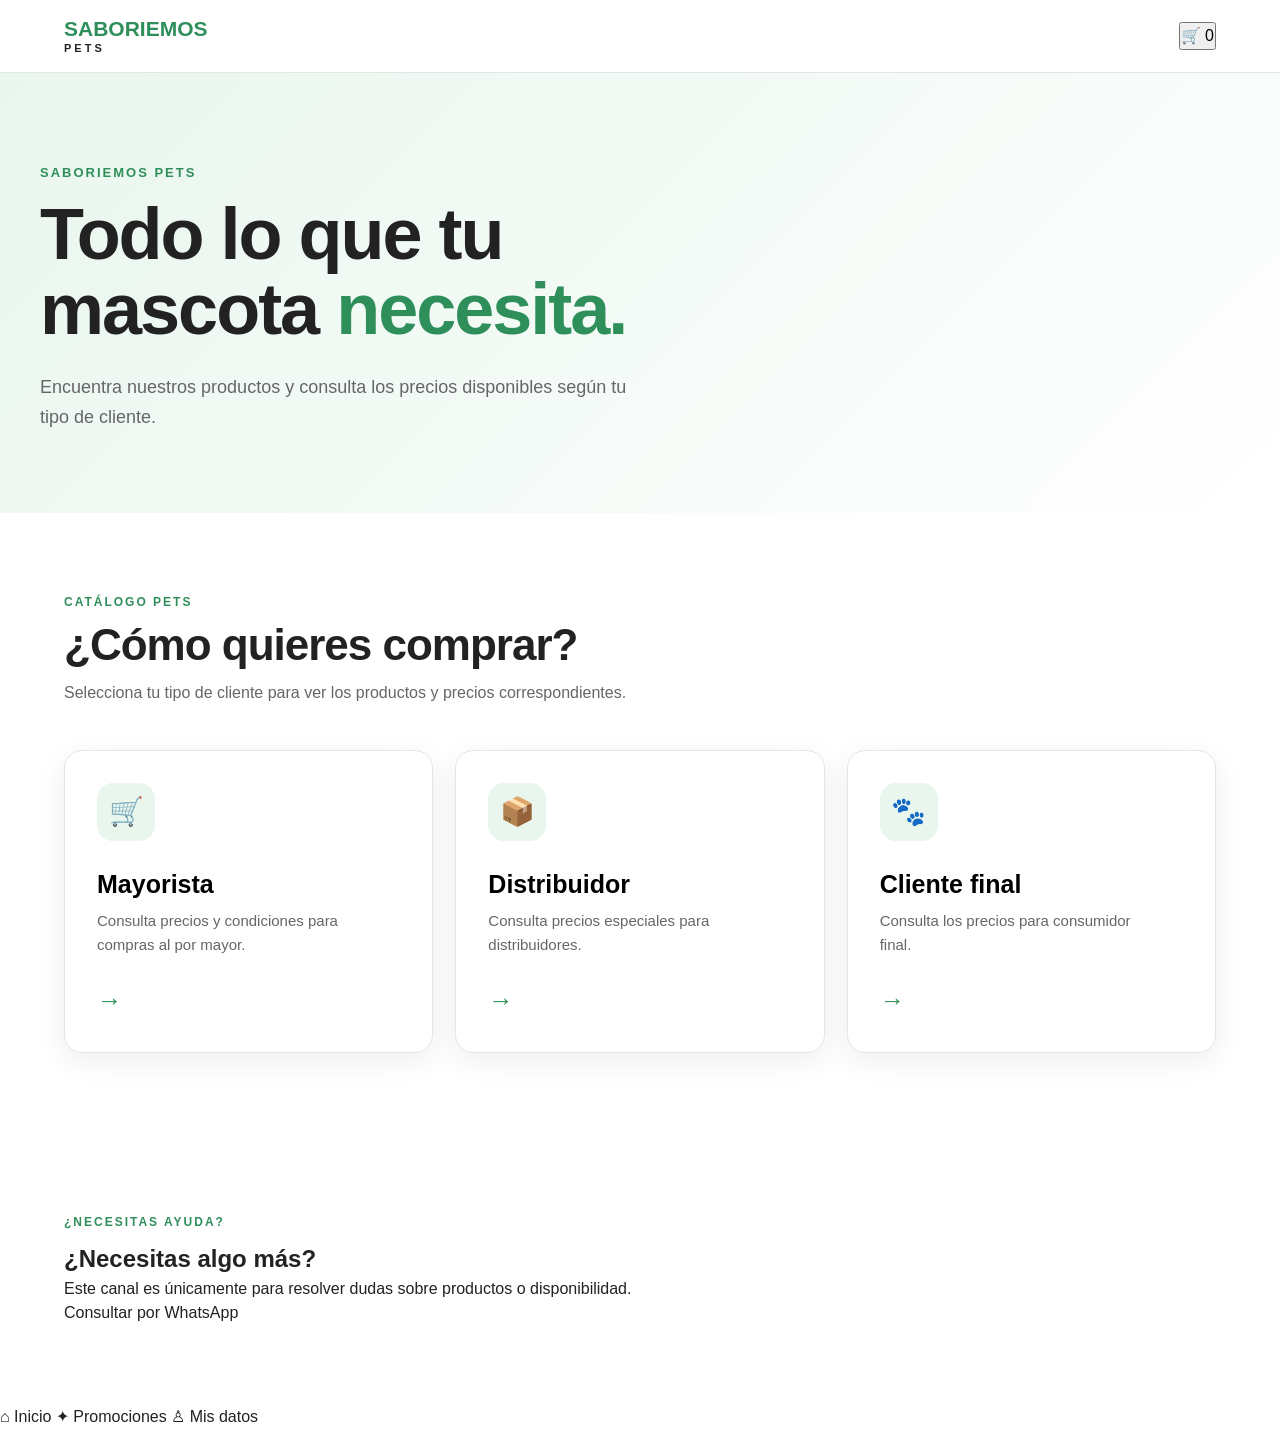
==== index.html @ d713b51c "Update index.html" ====
<!DOCTYPE html>
<html lang="es">
<head>
    <meta charset="UTF-8">
    <meta name="viewport" content="width=device-width, initial-scale=1.0">

    <title>Saboriemos Pets | Catálogo</title>

    <meta
        name="description"
        content="Catálogo de productos Saboriemos Pets."
    >

    <link rel="stylesheet" href="css/styles.css">
</head>

<body>

    <!-- =====================================================
         HEADER
    ====================================================== -->

    <header class="header">

        <div class="header-container">

            <!-- MENÚ HAMBURGUESA -->

            <button
                class="menu-button"
                type="button"
                aria-label="Abrir menú"
            >
                ☰
            </button>


            <!-- LOGO -->

            <a
                href="index.html"
                class="logo"
                aria-label="Saboriemos Pets - Inicio"
            >
                SABORIEMOS
                <span>PETS</span>
            </a>


            <!-- CARRITO -->

            <button
                class="cart-button"
                type="button"
                aria-label="Ver carrito"
            >

                <span class="cart-icon">
                    🛒
                </span>

                <span
                    class="cart-count"
                    id="cart-count"
                >
                    0
                </span>

            </button>

        </div>

    </header>


    <!-- =====================================================
         CONTENIDO PRINCIPAL
    ====================================================== -->

    <main>


        <!-- =================================================
             BANNER
        ================================================== -->

        <section class="hero">

            <div class="hero-content">

                <p class="hero-kicker">
                    SABORIEMOS PETS
                </p>

                <h1>
                    Todo lo que tu mascota
                    <span>necesita.</span>
                </h1>

                <p class="hero-description">
                    Encuentra nuestros productos y consulta
                    los precios disponibles según tu tipo de cliente.
                </p>

            </div>

        </section>


        <!-- =================================================
             TIPO DE CLIENTE
        ================================================== -->

        <section class="customer-type-section">

            <div class="section-container">

                <div class="section-heading">

                    <p class="section-kicker">
                        CATÁLOGO PETS
                    </p>

                    <h2>
                        ¿Cómo quieres comprar?
                    </h2>

                    <p>
                        Selecciona tu tipo de cliente para ver
                        los productos y precios correspondientes.
                    </p>

                </div>


                <div class="customer-cards">


                    <!-- MAYORISTA -->

                    <button
                        class="customer-card"
                        type="button"
                        data-customer-type="mayorista"
                    >

                        <div class="customer-icon">
                            🛒
                        </div>

                        <div class="customer-card-content">

                            <h3>
                                Mayorista
                            </h3>

                            <p>
                                Consulta precios y condiciones
                                para compras al por mayor.
                            </p>

                        </div>

                        <span class="customer-arrow">
                            →
                        </span>

                    </button>


                    <!-- DISTRIBUIDOR -->

                    <button
                        class="customer-card"
                        type="button"
                        data-customer-type="distribuidor"
                    >

                        <div class="customer-icon">
                            📦
                        </div>

                        <div class="customer-card-content">

                            <h3>
                                Distribuidor
                            </h3>

                            <p>
                                Consulta precios especiales
                                para distribuidores.
                            </p>

                        </div>

                        <span class="customer-arrow">
                            →
                        </span>

                    </button>


                    <!-- CLIENTE FINAL -->

                    <button
                        class="customer-card"
                        type="button"
                        data-customer-type="cliente_final"
                    >

                        <div class="customer-icon">
                            🐾
                        </div>

                        <div class="customer-card-content">

                            <h3>
                                Cliente final
                            </h3>

                            <p>
                                Consulta los precios para
                                consumidor final.
                            </p>

                        </div>

                        <span class="customer-arrow">
                            →
                        </span>

                    </button>

                </div>

            </div>

        </section>


        <!-- =================================================
             AYUDA / WHATSAPP
        ================================================== -->

        <section class="help-section">

            <div class="section-container">

                <div class="help-card">

                    <div class="help-content">

                        <p class="section-kicker">
                            ¿NECESITAS AYUDA?
                        </p>

                        <h2>
                            ¿Necesitas algo más?
                        </h2>

                        <p>
                            Este canal es únicamente para resolver
                            dudas sobre productos o disponibilidad.
                        </p>

                    </div>


                    <a
                        href="https://wa.me/573239445016"
                        class="whatsapp-button"
                        target="_blank"
                        rel="noopener noreferrer"
                    >
                        Consultar por WhatsApp
                    </a>

                </div>

            </div>

        </section>

    </main>


    <!-- =====================================================
         MENÚ INFERIOR
    ====================================================== -->

    <nav
        class="bottom-nav"
        aria-label="Navegación principal"
    >

        <a
            href="index.html"
            class="bottom-nav-item active"
        >

            <span class="bottom-nav-icon">
                ⌂
            </span>

            <span>
                Inicio
            </span>

        </a>


        <a
            href="#"
            class="bottom-nav-item"
        >

            <span class="bottom-nav-icon">
                ✦
            </span>

            <span>
                Promociones
            </span>

        </a>


        <a
            href="#"
            class="bottom-nav-item"
        >

            <span class="bottom-nav-icon">
                ♙
            </span>

            <span>
                Mis datos
            </span>

        </a>

    </nav>


    <!-- =====================================================
         JAVASCRIPT
    ====================================================== -->

    <script src="js/app.js"></script>

</body>
</html>
---- css/styles.css ----
/* =========================================================
   SABORIEMOS PETS
   Catálogo de productos
   ========================================================= */


/* =========================================================
   VARIABLES
   ========================================================= */

:root {
    --primary: #2f8f5b;
    --primary-dark: #237347;
    --primary-light: #e9f6ee;

    --secondary: #f4a261;

    --text: #222222;
    --text-light: #666666;

    --background: #ffffff;
    --background-soft: #f7f8f6;

    --border: #e5e5e5;

    --max-width: 1200px;

    --radius: 18px;
    --radius-small: 12px;

    --shadow:
        0 8px 30px rgba(0, 0, 0, 0.07);

    --transition:
        0.25s ease;
}


/* =========================================================
   RESET
   ========================================================= */

* {
    margin: 0;
    padding: 0;
    box-sizing: border-box;
}


html {
    scroll-behavior: smooth;
}


body {
    font-family:
        -apple-system,
        BlinkMacSystemFont,
        "Segoe UI",
        Roboto,
        Helvetica,
        Arial,
        sans-serif;

    color: var(--text);

    background: var(--background);

    line-height: 1.5;
}


button,
input,
select,
textarea {
    font: inherit;
}


button {
    cursor: pointer;
}


a {
    color: inherit;
    text-decoration: none;
}


/* =========================================================
   HEADER
   ========================================================= */

.header {
    width: 100%;

    background: #ffffff;

    border-bottom:
        1px solid var(--border);

    position: sticky;

    top: 0;

    z-index: 100;
}


.header-container {
    max-width: var(--max-width);

    margin: 0 auto;

    padding:
        18px 24px;

    display: flex;

    align-items: center;

    justify-content: space-between;

    gap: 30px;
}


/* LOGO */

.logo {
    display: flex;

    flex-direction: column;

    font-size: 21px;

    font-weight: 800;

    line-height: 1;

    color: var(--primary);
}


.logo span {
    margin-top: 4px;

    font-size: 11px;

    letter-spacing: 3px;

    color: var(--text);
}


/* NAV */

.main-nav {
    display: flex;

    align-items: center;

    gap: 30px;
}


.nav-link {
    font-size: 14px;

    font-weight: 600;

    color: var(--text-light);

    transition:
        color var(--transition);
}


.nav-link:hover,
.nav-link.active {
    color: var(--primary);
}


/* MOBILE MENU */

.menu-button {
    display: none;

    border: none;

    background: transparent;

    font-size: 24px;
}


/* =========================================================
   HERO
   ========================================================= */

.hero {
    background:
        linear-gradient(
            135deg,
            var(--primary-light),
            #ffffff
        );

    padding:
        90px 24px 80px;
}


.hero-content {
    max-width: var(--max-width);

    margin: 0 auto;
}


.hero-kicker {
    margin-bottom: 14px;

    color: var(--primary);

    font-size: 13px;

    font-weight: 800;

    letter-spacing: 2px;
}


.hero h1 {
    max-width: 750px;

    font-size:
        clamp(42px, 6vw, 72px);

    line-height: 1.05;

    letter-spacing: -2px;

    margin-bottom: 24px;
}


.hero h1 span {
    color: var(--primary);
}


.hero-description {
    max-width: 620px;

    color: var(--text-light);

    font-size: 18px;

    line-height: 1.7;
}


/* =========================================================
   SECTIONS
   ========================================================= */

.section-container {
    max-width: var(--max-width);

    margin: 0 auto;

    padding:
        80px 24px;
}


.section-heading {
    max-width: 700px;

    margin-bottom: 45px;
}


.section-kicker {
    margin-bottom: 10px;

    color: var(--primary);

    font-size: 12px;

    font-weight: 800;

    letter-spacing: 2px;
}


.section-heading h2 {
    margin-bottom: 12px;

    font-size:
        clamp(30px, 4vw, 44px);

    line-height: 1.1;

    letter-spacing: -1px;
}


.section-heading p:last-child {
    color: var(--text-light);

    font-size: 16px;
}


/* =========================================================
   TIPO DE CLIENTE
   ========================================================= */

.customer-type-section {
    background: #ffffff;
}


.customer-cards {
    display: grid;

    grid-template-columns:
        repeat(3, 1fr);

    gap: 22px;
}


/* CUSTOMER CARD */

.customer-card {
    position: relative;

    display: flex;

    flex-direction: column;

    align-items: flex-start;

    text-align: left;

    min-height: 300px;

    padding: 32px;

    background: #ffffff;

    border:
        1px solid var(--border);

    border-radius: var(--radius);

    box-shadow: var(--shadow);

    transition:
        transform var(--transition),
        box-shadow var(--transition),
        border-color var(--transition);
}


.customer-card:hover {
    transform:
        translateY(-6px);

    border-color:
        var(--primary);

    box-shadow:
        0 16px 40px rgba(0, 0, 0, 0.10);
}


.customer-card:focus-visible {
    outline:
        3px solid var(--primary);

    outline-offset: 3px;
}


/* ICON */

.customer-icon {
    width: 58px;

    height: 58px;

    display: flex;

    align-items: center;

    justify-content: center;

    margin-bottom: 28px;

    background:
        var(--primary-light);

    border-radius:
        16px;

    font-size: 28px;
}


/* CONTENT */

.customer-card-content {
    flex: 1;
}


.customer-card h3 {
    margin-bottom: 10px;

    font-size: 25px;

    line-height: 1.2;
}


.customer-card p {
    max-width: 280px;

    color: var(--text-light);

    font-size: 15px;

    line-height: 1.6;
}


/* ARROW */

.customer-arrow {
    margin-top: 25px;

    color: var(--primary);

    font-size: 25px;

    font-weight: 600;

    transition:
        transform var(--transition);
}


.customer-card:hover .customer-arrow {
    transform:
        translateX(7px);
}


/* =========================================================
   PRODUCTOS
   ========================================================= */

.featured-products {
    background:
        var(--background-soft);
}


.products-grid {
    display: grid;

    grid-template-columns:
        repeat(4, 1fr);

    gap: 20px;
}


/* =========================================================
   PRODUCT CARD
   ========================================================= */

.product-card {
    background: #ffffff;

    border:
        1px solid var(--border);

    border-radius:
        var(--radius-small);

    overflow: hidden;

    transition:
        transform var(--transition),
        box-shadow var(--transition);
}


.product-card:hover {
    transform:
        translateY(-4px);

    box-shadow:
        var(--shadow);
}


.product-image {
    width: 100%;

    aspect-ratio: 1 / 1;

    object-fit: contain;

    background: #ffffff;

    padding: 20px;
}


.product-info {
    padding: 20px;
}


.product-brand {
    margin-bottom: 5px;

    color: var(--text-light);

    font-size: 12px;

    font-weight: 700;

    text-transform: uppercase;
}


.product-name {
    margin-bottom: 12px;

    font-size: 16px;

    font-weight: 700;
}


.product-price {
    color: var(--primary);

    font-size: 20px;

    font-weight: 800;
}


/* =========================================================
   FOOTER
   ========================================================= */

.footer {
    background:
        #202522;

    color:
        #ffffff;
}


.footer-container {
    max-width: var(--max-width);

    margin: 0 auto;

    padding:
        45px 24px;

    display: flex;

    align-items: center;

    justify-content: space-between;

    gap: 30px;
}


.footer-brand strong {
    display: block;

    margin-bottom: 6px;

    font-size: 16px;
}


.footer-brand p {
    color:
        rgba(255, 255, 255, 0.65);

    font-size: 13px;
}


.footer-copy {
    color:
        rgba(255, 255, 255, 0.55);

    font-size: 12px;

    text-align: right;
}


/* =========================================================
   RESPONSIVE — TABLET
   ========================================================= */

@media (max-width: 900px) {

    .customer-cards {
        grid-template-columns:
            1fr;
    }


    .customer-card {
        min-height: auto;

        flex-direction: row;

        align-items: center;

        gap: 22px;
    }


    .customer-icon {
        flex-shrink: 0;

        margin-bottom: 0;
    }


    .customer-arrow {
        margin-top: 0;

        margin-left: auto;
    }


    .products-grid {
        grid-template-columns:
            repeat(2, 1fr);
    }

}


/* =========================================================
   RESPONSIVE — MOBILE
   ========================================================= */

@media (max-width: 600px) {

    .header-container {
        padding:
            15px 18px;
    }


    .main-nav {
        display: none;
    }


    .menu-button {
        display: block;
    }


    .hero {
        padding:
            65px 20px 60px;
    }


    .hero h1 {
        font-size: 42px;

        letter-spacing: -1.5px;
    }


    .hero-description {
        font-size: 16px;
    }


    .section-container {
        padding:
            60px 20px;
    }


    .section-heading {
        margin-bottom: 30px;
    }


    .customer-card {
        padding: 24px;

        gap: 15px;
    }


    .customer-icon {
        width: 48px;

        height: 48px;

        font-size: 22px;
    }


    .customer-card h3 {
        font-size: 20px;
    }


    .customer-card p {
        font-size: 14px;
    }


    .customer-arrow {
        font-size: 20px;
    }


    .products-grid {
        grid-template-columns:
            1fr;
    }


    .footer-container {
        flex-direction: column;

        align-items: flex-start;
    }


    .footer-copy {
        text-align: left;
    }

}
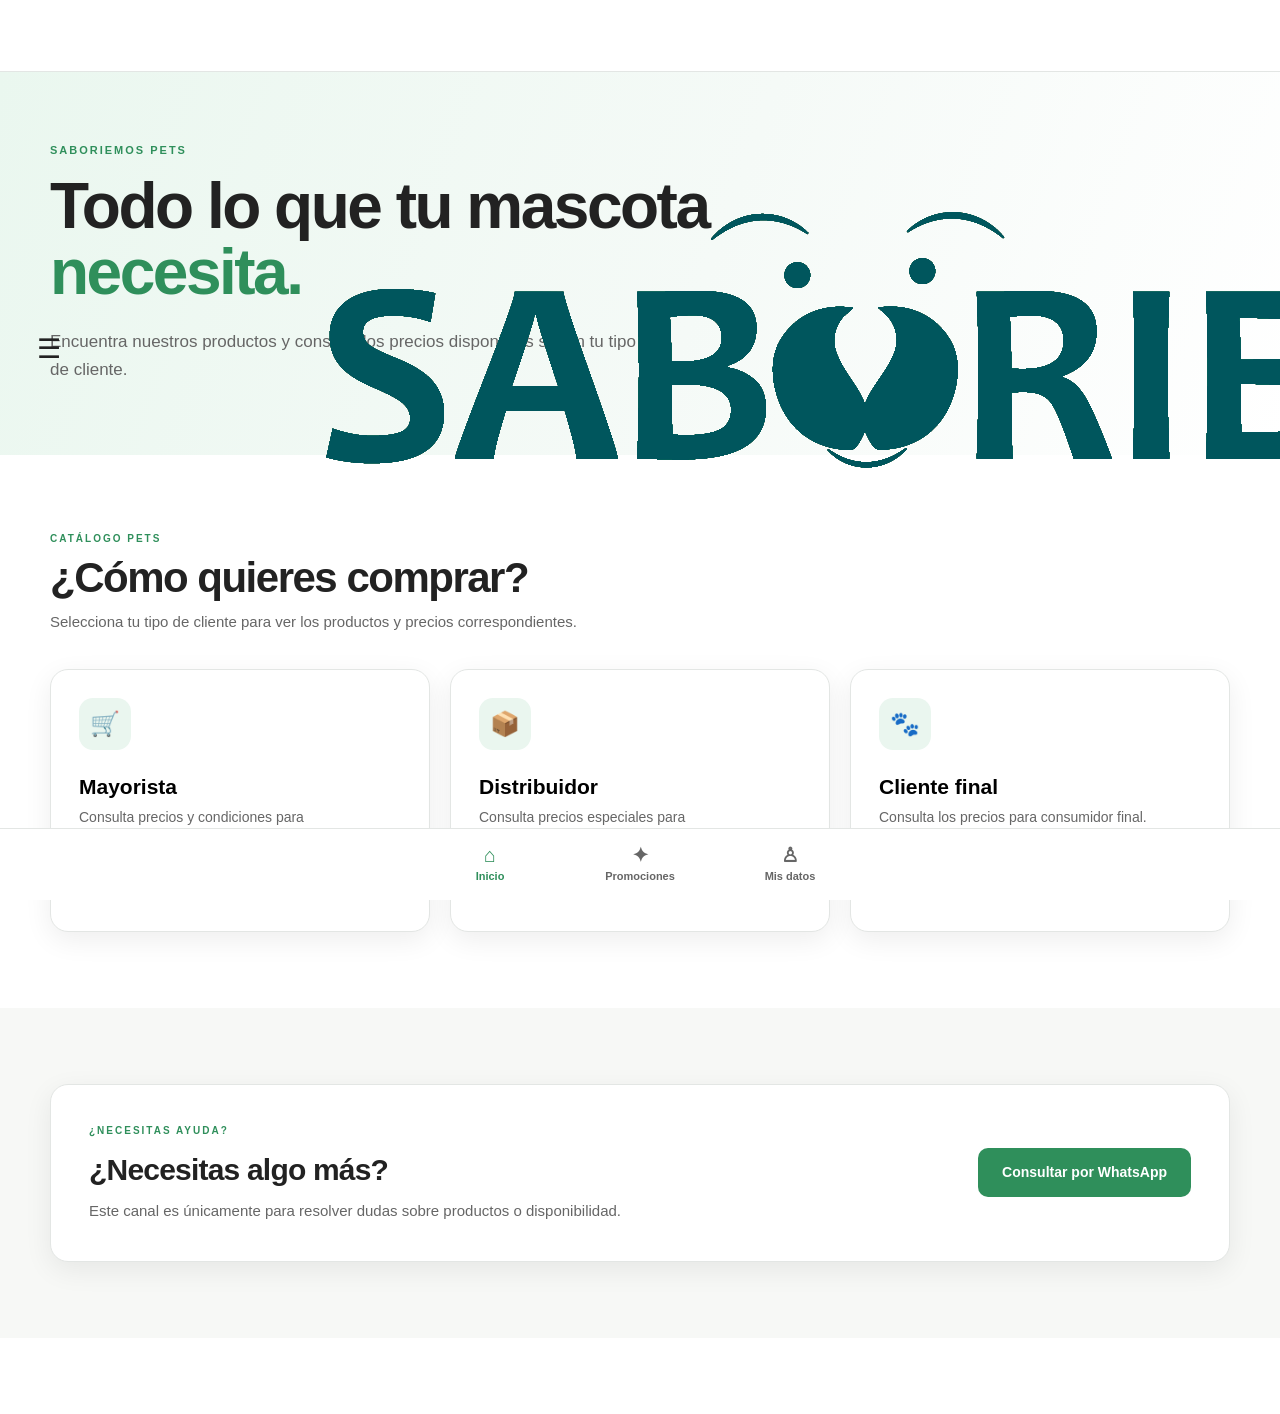
==== commit f2a2a839: "Update index.html" ====
--- a/index.html
+++ b/index.html
@@ -38,13 +38,15 @@
             <!-- LOGO -->
 
             <a
-                href="index.html"
-                class="logo"
-                aria-label="Saboriemos Pets - Inicio"
-            >
-                SABORIEMOS
-                <span>PETS</span>
-            </a>
+    href="index.html"
+    class="logo"
+    aria-label="Saboriemos Pets - Inicio"
+>
+    <img
+        src="assets/logo/Logo_Saboriemos_Pets-06%20(4).png"
+        alt="Saboriemos Pets"
+    >
+</a>
 
 
             <!-- CARRITO -->
--- a/css/styles.css
+++ b/css/styles.css
@@ -1,38 +1,24 @@
 /* =========================================================
-   SABORIEMOS PETS
-   Catálogo de productos
-   ========================================================= */
-
-
-/* =========================================================
-   VARIABLES
+   SABORIEMOS PETS — ESTILOS PRINCIPALES
    ========================================================= */
 
 :root {
-    --primary: #2f8f5b;
-    --primary-dark: #237347;
-    --primary-light: #e9f6ee;
-
-    --secondary: #f4a261;
+    --green: #2f8f5b;
+    --green-dark: #237347;
+    --green-light: #eaf6ef;
 
     --text: #222222;
-    --text-light: #666666;
-
-    --background: #ffffff;
-    --background-soft: #f7f8f6;
-
-    --border: #e5e5e5;
-
-    --max-width: 1200px;
+    --text-soft: #666666;
+
+    --white: #ffffff;
+    --soft: #f7f8f6;
+    --border: #e3e6e4;
+
+    --max-width: 1180px;
 
     --radius: 18px;
-    --radius-small: 12px;
-
-    --shadow:
-        0 8px 30px rgba(0, 0, 0, 0.07);
-
-    --transition:
-        0.25s ease;
+
+    --shadow: 0 8px 28px rgba(0, 0, 0, 0.07);
 }
 
 
@@ -46,11 +32,9 @@
     box-sizing: border-box;
 }
 
-
 html {
     scroll-behavior: smooth;
 }
-
 
 body {
     font-family:
@@ -63,25 +47,21 @@
         sans-serif;
 
     color: var(--text);
-
-    background: var(--background);
-
+    background: var(--white);
     line-height: 1.5;
-}
-
+
+    padding-bottom: 76px;
+}
 
 button,
-input,
-select,
-textarea {
+a {
     font: inherit;
 }
 
-
 button {
+    border: none;
     cursor: pointer;
 }
-
 
 a {
     color: inherit;
@@ -94,226 +74,266 @@
    ========================================================= */
 
 .header {
+    height: 72px;
+
+    background: var(--white);
+
+    border-bottom: 1px solid var(--border);
+
+    position: sticky;
+    top: 0;
+
+    z-index: 100;
+}
+
+.header-container {
     width: 100%;
-
-    background: #ffffff;
-
-    border-bottom:
-        1px solid var(--border);
-
-    position: sticky;
-
-    top: 0;
-
-    z-index: 100;
-}
-
-
-.header-container {
-    max-width: var(--max-width);
-
-    margin: 0 auto;
-
-    padding:
-        18px 24px;
-
-    display: flex;
-
-    align-items: center;
-
-    justify-content: space-between;
-
-    gap: 30px;
-}
-
-
-/* LOGO */
+    height: 100%;
+
+    padding: 0 28px;
+
+    display: grid;
+    grid-template-columns: 1fr auto 1fr;
+
+    align-items: center;
+}
+
+
+/* =========================================================
+   MENÚ HAMBURGUESA
+   ========================================================= */
+
+.menu-button {
+    justify-self: start;
+
+    width: 42px;
+    height: 42px;
+
+    display: flex;
+    align-items: center;
+    justify-content: center;
+
+    background: transparent;
+
+    color: var(--text);
+
+    font-size: 27px;
+    line-height: 1;
+
+    border-radius: 10px;
+
+    transition: background 0.2s ease;
+}
+
+.menu-button:hover {
+    background: var(--green-light);
+}
+
+
+/* =========================================================
+   LOGO
+   ========================================================= */
 
 .logo {
-    display: flex;
-
+    justify-self: center;
+
+    display: flex;
     flex-direction: column;
 
-    font-size: 21px;
-
+    align-items: center;
+
+    color: var(--green);
+
+    font-size: 17px;
     font-weight: 800;
 
     line-height: 1;
 
-    color: var(--primary);
-}
-
+    letter-spacing: 0.2px;
+}
 
 .logo span {
-    margin-top: 4px;
-
-    font-size: 11px;
+    margin-top: 3px;
+
+    color: var(--text);
+
+    font-size: 8px;
+    font-weight: 700;
 
     letter-spacing: 3px;
-
-    color: var(--text);
-}
-
-
-/* NAV */
-
-.main-nav {
-    display: flex;
-
-    align-items: center;
-
-    gap: 30px;
-}
-
-
-.nav-link {
-    font-size: 14px;
-
-    font-weight: 600;
-
-    color: var(--text-light);
-
-    transition:
-        color var(--transition);
-}
-
-
-.nav-link:hover,
-.nav-link.active {
-    color: var(--primary);
-}
-
-
-/* MOBILE MENU */
-
-.menu-button {
-    display: none;
-
-    border: none;
+}
+
+
+/* =========================================================
+   CARRITO
+   ========================================================= */
+
+.cart-button {
+    justify-self: end;
+
+    position: relative;
+
+    width: 42px;
+    height: 42px;
+
+    display: flex;
+    align-items: center;
+    justify-content: center;
 
     background: transparent;
 
-    font-size: 24px;
-}
-
-
-/* =========================================================
-   HERO
+    border-radius: 10px;
+
+    transition: background 0.2s ease;
+}
+
+.cart-button:hover {
+    background: var(--green-light);
+}
+
+.cart-icon {
+    font-size: 23px;
+}
+
+.cart-count {
+    position: absolute;
+
+    top: 2px;
+    right: 1px;
+
+    min-width: 17px;
+    height: 17px;
+
+    display: flex;
+    align-items: center;
+    justify-content: center;
+
+    padding: 0 4px;
+
+    background: var(--green);
+
+    color: white;
+
+    border-radius: 50%;
+
+    font-size: 10px;
+    font-weight: 700;
+}
+
+
+/* =========================================================
+   HERO / BANNER
    ========================================================= */
 
 .hero {
     background:
         linear-gradient(
-            135deg,
-            var(--primary-light),
-            #ffffff
+            110deg,
+            #eaf7ef 0%,
+            #f5faf7 55%,
+            #ffffff 100%
         );
 
-    padding:
-        90px 24px 80px;
-}
-
+    min-height: 360px;
+
+    display: flex;
+    align-items: center;
+}
 
 .hero-content {
-    max-width: var(--max-width);
+    width: min(
+        calc(100% - 48px),
+        var(--max-width)
+    );
 
     margin: 0 auto;
-}
-
+
+    padding: 70px 0;
+}
 
 .hero-kicker {
     margin-bottom: 14px;
 
-    color: var(--primary);
-
-    font-size: 13px;
-
+    color: var(--green);
+
+    font-size: 11px;
     font-weight: 800;
 
     letter-spacing: 2px;
 }
 
-
 .hero h1 {
-    max-width: 750px;
+    max-width: 700px;
+
+    margin-bottom: 22px;
 
     font-size:
-        clamp(42px, 6vw, 72px);
-
-    line-height: 1.05;
-
-    letter-spacing: -2px;
-
-    margin-bottom: 24px;
-}
-
+        clamp(42px, 5vw, 68px);
+
+    line-height: 1.04;
+
+    letter-spacing: -2.5px;
+}
 
 .hero h1 span {
-    color: var(--primary);
-}
-
+    color: var(--green);
+}
 
 .hero-description {
-    max-width: 620px;
-
-    color: var(--text-light);
-
-    font-size: 18px;
-
+    max-width: 600px;
+
+    color: var(--text-soft);
+
+    font-size: 17px;
     line-height: 1.7;
 }
 
 
 /* =========================================================
-   SECTIONS
+   CONTENEDORES
    ========================================================= */
 
 .section-container {
-    max-width: var(--max-width);
+    width: min(
+        calc(100% - 48px),
+        var(--max-width)
+    );
 
     margin: 0 auto;
 
-    padding:
-        80px 24px;
-}
-
+    padding: 76px 0;
+}
 
 .section-heading {
-    max-width: 700px;
-
-    margin-bottom: 45px;
-}
-
+    margin-bottom: 36px;
+}
 
 .section-kicker {
-    margin-bottom: 10px;
-
-    color: var(--primary);
-
-    font-size: 12px;
-
+    margin-bottom: 9px;
+
+    color: var(--green);
+
+    font-size: 10px;
     font-weight: 800;
 
     letter-spacing: 2px;
 }
 
-
 .section-heading h2 {
-    margin-bottom: 12px;
+    margin-bottom: 9px;
 
     font-size:
-        clamp(30px, 4vw, 44px);
+        clamp(30px, 4vw, 42px);
 
     line-height: 1.1;
 
-    letter-spacing: -1px;
-}
-
-
-.section-heading p:last-child {
-    color: var(--text-light);
-
-    font-size: 16px;
+    letter-spacing: -1.5px;
+}
+
+.section-heading > p:last-child {
+    color: var(--text-soft);
+
+    font-size: 15px;
 }
 
 
@@ -322,9 +342,8 @@
    ========================================================= */
 
 .customer-type-section {
-    background: #ffffff;
-}
-
+    background: var(--white);
+}
 
 .customer-cards {
     display: grid;
@@ -332,291 +351,215 @@
     grid-template-columns:
         repeat(3, 1fr);
 
-    gap: 22px;
-}
-
-
-/* CUSTOMER CARD */
+    gap: 20px;
+}
 
 .customer-card {
-    position: relative;
-
-    display: flex;
-
+    min-height: 245px;
+
+    padding: 28px;
+
+    display: flex;
     flex-direction: column;
-
     align-items: flex-start;
 
     text-align: left;
 
-    min-height: 300px;
-
-    padding: 32px;
-
-    background: #ffffff;
-
-    border:
-        1px solid var(--border);
+    background: var(--white);
+
+    border: 1px solid var(--border);
 
     border-radius: var(--radius);
 
     box-shadow: var(--shadow);
 
     transition:
-        transform var(--transition),
-        box-shadow var(--transition),
-        border-color var(--transition);
-}
-
+        transform 0.2s ease,
+        box-shadow 0.2s ease,
+        border-color 0.2s ease;
+}
 
 .customer-card:hover {
-    transform:
-        translateY(-6px);
-
-    border-color:
-        var(--primary);
+    transform: translateY(-5px);
+
+    border-color: var(--green);
 
     box-shadow:
-        0 16px 40px rgba(0, 0, 0, 0.10);
-}
-
-
-.customer-card:focus-visible {
-    outline:
-        3px solid var(--primary);
-
-    outline-offset: 3px;
-}
-
-
-/* ICON */
+        0 14px 34px rgba(0, 0, 0, 0.10);
+}
 
 .customer-icon {
-    width: 58px;
-
-    height: 58px;
-
-    display: flex;
-
-    align-items: center;
-
+    width: 52px;
+    height: 52px;
+
+    margin-bottom: 24px;
+
+    display: flex;
+    align-items: center;
     justify-content: center;
 
-    margin-bottom: 28px;
-
-    background:
-        var(--primary-light);
-
-    border-radius:
-        16px;
-
-    font-size: 28px;
-}
-
-
-/* CONTENT */
+    background: var(--green-light);
+
+    border-radius: 14px;
+
+    font-size: 24px;
+}
 
 .customer-card-content {
     flex: 1;
 }
 
-
 .customer-card h3 {
-    margin-bottom: 10px;
-
-    font-size: 25px;
+    margin-bottom: 8px;
+
+    font-size: 21px;
 
     line-height: 1.2;
 }
 
-
 .customer-card p {
-    max-width: 280px;
-
-    color: var(--text-light);
+    max-width: 270px;
+
+    color: var(--text-soft);
+
+    font-size: 14px;
+    line-height: 1.55;
+}
+
+.customer-arrow {
+    margin-top: 18px;
+
+    color: var(--green);
+
+    font-size: 23px;
+    font-weight: 600;
+
+    transition:
+        transform 0.2s ease;
+}
+
+.customer-card:hover .customer-arrow {
+    transform: translateX(6px);
+}
+
+
+/* =========================================================
+   AYUDA / WHATSAPP
+   ========================================================= */
+
+.help-section {
+    background: var(--soft);
+}
+
+.help-card {
+    padding: 38px;
+
+    display: flex;
+    align-items: center;
+    justify-content: space-between;
+
+    gap: 40px;
+
+    background: var(--white);
+
+    border: 1px solid var(--border);
+
+    border-radius: var(--radius);
+
+    box-shadow: var(--shadow);
+}
+
+.help-content h2 {
+    margin-bottom: 8px;
+
+    font-size: 30px;
+
+    letter-spacing: -0.8px;
+}
+
+.help-content > p:last-child {
+    color: var(--text-soft);
 
     font-size: 15px;
-
-    line-height: 1.6;
-}
-
-
-/* ARROW */
-
-.customer-arrow {
-    margin-top: 25px;
-
-    color: var(--primary);
-
-    font-size: 25px;
-
+}
+
+.whatsapp-button {
+    flex-shrink: 0;
+
+    padding: 14px 24px;
+
+    background: var(--green);
+
+    color: var(--white);
+
+    border-radius: 10px;
+
+    font-size: 14px;
+    font-weight: 700;
+
+    transition:
+        background 0.2s ease,
+        transform 0.2s ease;
+}
+
+.whatsapp-button:hover {
+    background: var(--green-dark);
+
+    transform: translateY(-2px);
+}
+
+
+/* =========================================================
+   MENÚ INFERIOR
+   ========================================================= */
+
+.bottom-nav {
+    position: fixed;
+
+    left: 0;
+    right: 0;
+    bottom: 0;
+
+    height: 72px;
+
+    display: flex;
+    align-items: stretch;
+    justify-content: center;
+
+    background: var(--white);
+
+    border-top: 1px solid var(--border);
+
+    z-index: 200;
+}
+
+.bottom-nav-item {
+    width: 150px;
+
+    display: flex;
+    flex-direction: column;
+    align-items: center;
+    justify-content: center;
+
+    gap: 3px;
+
+    color: var(--text-soft);
+
+    font-size: 11px;
     font-weight: 600;
 
     transition:
-        transform var(--transition);
-}
-
-
-.customer-card:hover .customer-arrow {
-    transform:
-        translateX(7px);
-}
-
-
-/* =========================================================
-   PRODUCTOS
-   ========================================================= */
-
-.featured-products {
-    background:
-        var(--background-soft);
-}
-
-
-.products-grid {
-    display: grid;
-
-    grid-template-columns:
-        repeat(4, 1fr);
-
-    gap: 20px;
-}
-
-
-/* =========================================================
-   PRODUCT CARD
-   ========================================================= */
-
-.product-card {
-    background: #ffffff;
-
-    border:
-        1px solid var(--border);
-
-    border-radius:
-        var(--radius-small);
-
-    overflow: hidden;
-
-    transition:
-        transform var(--transition),
-        box-shadow var(--transition);
-}
-
-
-.product-card:hover {
-    transform:
-        translateY(-4px);
-
-    box-shadow:
-        var(--shadow);
-}
-
-
-.product-image {
-    width: 100%;
-
-    aspect-ratio: 1 / 1;
-
-    object-fit: contain;
-
-    background: #ffffff;
-
-    padding: 20px;
-}
-
-
-.product-info {
-    padding: 20px;
-}
-
-
-.product-brand {
-    margin-bottom: 5px;
-
-    color: var(--text-light);
-
-    font-size: 12px;
-
-    font-weight: 700;
-
-    text-transform: uppercase;
-}
-
-
-.product-name {
-    margin-bottom: 12px;
-
-    font-size: 16px;
-
-    font-weight: 700;
-}
-
-
-.product-price {
-    color: var(--primary);
-
+        color 0.2s ease;
+}
+
+.bottom-nav-item:hover,
+.bottom-nav-item.active {
+    color: var(--green);
+}
+
+.bottom-nav-icon {
     font-size: 20px;
-
-    font-weight: 800;
-}
-
-
-/* =========================================================
-   FOOTER
-   ========================================================= */
-
-.footer {
-    background:
-        #202522;
-
-    color:
-        #ffffff;
-}
-
-
-.footer-container {
-    max-width: var(--max-width);
-
-    margin: 0 auto;
-
-    padding:
-        45px 24px;
-
-    display: flex;
-
-    align-items: center;
-
-    justify-content: space-between;
-
-    gap: 30px;
-}
-
-
-.footer-brand strong {
-    display: block;
-
-    margin-bottom: 6px;
-
-    font-size: 16px;
-}
-
-
-.footer-brand p {
-    color:
-        rgba(255, 255, 255, 0.65);
-
-    font-size: 13px;
-}
-
-
-.footer-copy {
-    color:
-        rgba(255, 255, 255, 0.55);
-
-    font-size: 12px;
-
-    text-align: right;
+    line-height: 1;
 }
 
 
@@ -624,144 +567,140 @@
    RESPONSIVE — TABLET
    ========================================================= */
 
-@media (max-width: 900px) {
+@media (max-width: 850px) {
 
     .customer-cards {
-        grid-template-columns:
-            1fr;
-    }
-
+        grid-template-columns: 1fr;
+    }
 
     .customer-card {
-        min-height: auto;
-
-        flex-direction: row;
+        min-height: 0;
+
+        display: grid;
+
+        grid-template-columns: auto 1fr auto;
 
         align-items: center;
 
-        gap: 22px;
-    }
-
+        gap: 20px;
+    }
 
     .customer-icon {
-        flex-shrink: 0;
-
         margin-bottom: 0;
     }
-
 
     .customer-arrow {
         margin-top: 0;
-
-        margin-left: auto;
-    }
-
-
-    .products-grid {
-        grid-template-columns:
-            repeat(2, 1fr);
-    }
-
-}
-
-
-/* =========================================================
-   RESPONSIVE — MOBILE
+    }
+
+    .help-card {
+        flex-direction: column;
+
+        align-items: flex-start;
+    }
+}
+
+
+/* =========================================================
+   RESPONSIVE — MÓVIL
    ========================================================= */
 
 @media (max-width: 600px) {
 
+    body {
+        padding-bottom: 70px;
+    }
+
+    .header {
+        height: 64px;
+    }
+
     .header-container {
-        padding:
-            15px 18px;
-    }
-
-
-    .main-nav {
-        display: none;
-    }
-
-
-    .menu-button {
-        display: block;
-    }
-
+        padding: 0 15px;
+    }
+
+    .menu-button,
+    .cart-button {
+        width: 38px;
+        height: 38px;
+    }
+
+    .logo {
+        font-size: 15px;
+    }
 
     .hero {
-        padding:
-            65px 20px 60px;
-    }
-
+        min-height: 330px;
+    }
+
+    .hero-content {
+        width: calc(100% - 40px);
+
+        padding: 55px 0;
+    }
 
     .hero h1 {
         font-size: 42px;
 
-        letter-spacing: -1.5px;
-    }
-
+        letter-spacing: -1.8px;
+    }
 
     .hero-description {
-        font-size: 16px;
-    }
-
+        font-size: 15px;
+    }
 
     .section-container {
-        padding:
-            60px 20px;
-    }
-
+        width: calc(100% - 40px);
+
+        padding: 58px 0;
+    }
 
     .section-heading {
-        margin-bottom: 30px;
-    }
-
+        margin-bottom: 28px;
+    }
 
     .customer-card {
-        padding: 24px;
-
-        gap: 15px;
-    }
-
+        padding: 22px;
+
+        gap: 14px;
+    }
 
     .customer-icon {
-        width: 48px;
-
-        height: 48px;
-
-        font-size: 22px;
-    }
-
+        width: 46px;
+        height: 46px;
+
+        font-size: 21px;
+    }
 
     .customer-card h3 {
-        font-size: 20px;
-    }
-
+        font-size: 19px;
+    }
 
     .customer-card p {
-        font-size: 14px;
-    }
-
-
-    .customer-arrow {
-        font-size: 20px;
-    }
-
-
-    .products-grid {
-        grid-template-columns:
-            1fr;
-    }
-
-
-    .footer-container {
-        flex-direction: column;
-
-        align-items: flex-start;
-    }
-
-
-    .footer-copy {
-        text-align: left;
-    }
-
-}
+        font-size: 13px;
+    }
+
+    .help-card {
+        padding: 28px;
+    }
+
+    .help-content h2 {
+        font-size: 27px;
+    }
+
+    .whatsapp-button {
+        width: 100%;
+
+        text-align: center;
+    }
+
+    .bottom-nav {
+        height: 68px;
+    }
+
+    .bottom-nav-item {
+        width: 33.333%;
+
+        font-size: 10px;
+    }
+}
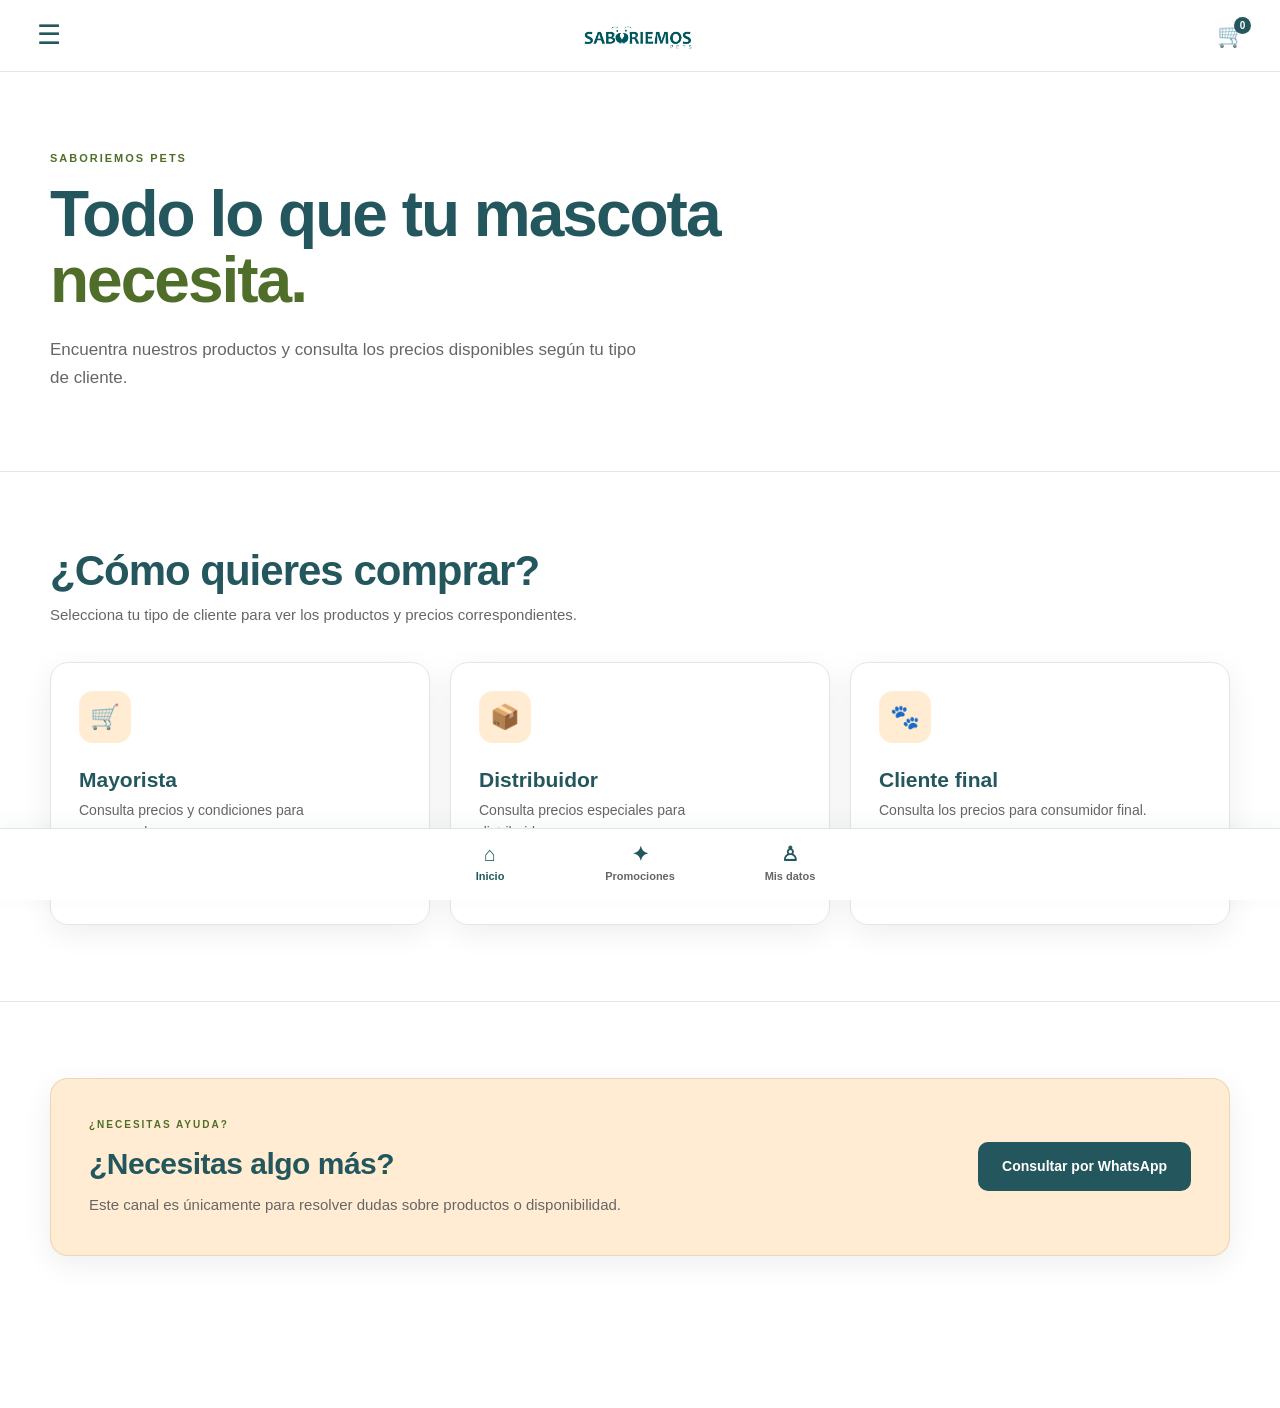
==== commit 7a4ff3c1: "Update index.html" ====
--- a/index.html
+++ b/index.html
@@ -119,20 +119,16 @@
 
                 <div class="section-heading">
 
-                    <p class="section-kicker">
-                        CATÁLOGO PETS
-                    </p>
-
-                    <h2>
-                        ¿Cómo quieres comprar?
-                    </h2>
-
-                    <p>
-                        Selecciona tu tipo de cliente para ver
-                        los productos y precios correspondientes.
-                    </p>
-
-                </div>
+    <h2>
+        ¿Cómo quieres comprar?
+    </h2>
+
+    <p>
+        Selecciona tu tipo de cliente para ver
+        los productos y precios correspondientes.
+    </p>
+
+</div>
 
 
                 <div class="customer-cards">
--- a/css/styles.css
+++ b/css/styles.css
@@ -1,24 +1,44 @@
 /* =========================================================
-   SABORIEMOS PETS — ESTILOS PRINCIPALES
+   SABORIEMOS PETS
+   CATÁLOGO DIGITAL
+   ========================================================= */
+
+
+/* =========================================================
+   VARIABLES
    ========================================================= */
 
 :root {
-    --green: #2f8f5b;
-    --green-dark: #237347;
-    --green-light: #eaf6ef;
-
+
+    /* Colores oficiales de marca */
+    --petrol: #23575d;
+    --green: #4f6e29;
+    --sage: #c2c29d;
+    --cream: #ffecd2;
+    --gold: #897831;
+    --white: #ffffff;
+
+    /* Textos */
     --text: #222222;
     --text-soft: #666666;
 
-    --white: #ffffff;
-    --soft: #f7f8f6;
-    --border: #e3e6e4;
-
+    /* Elementos */
+    --border: #e5e5e5;
+    --background: #ffffff;
+
+    /* Layout */
     --max-width: 1180px;
 
+    /* Bordes */
     --radius: 18px;
-
-    --shadow: 0 8px 28px rgba(0, 0, 0, 0.07);
+    --radius-small: 12px;
+
+    /* Sombras */
+    --shadow:
+        0 8px 30px rgba(0, 0, 0, 0.07);
+
+    --shadow-hover:
+        0 14px 38px rgba(0, 0, 0, 0.11);
 }
 
 
@@ -32,11 +52,14 @@
     box-sizing: border-box;
 }
 
+
 html {
     scroll-behavior: smooth;
 }
 
+
 body {
+
     font-family:
         -apple-system,
         BlinkMacSystemFont,
@@ -47,22 +70,29 @@
         sans-serif;
 
     color: var(--text);
+
     background: var(--white);
+
     line-height: 1.5;
 
     padding-bottom: 76px;
 }
 
+
 button,
-a {
+input,
+select,
+textarea {
     font: inherit;
 }
+
 
 button {
     border: none;
     cursor: pointer;
 }
 
+
 a {
     color: inherit;
     text-decoration: none;
@@ -74,26 +104,37 @@
    ========================================================= */
 
 .header {
+
+    width: 100%;
+
     height: 72px;
 
     background: var(--white);
 
-    border-bottom: 1px solid var(--border);
+    border-bottom:
+        1px solid var(--border);
 
     position: sticky;
+
     top: 0;
 
     z-index: 100;
 }
 
+
 .header-container {
+
     width: 100%;
+
     height: 100%;
 
-    padding: 0 28px;
+    padding:
+        0 28px;
 
     display: grid;
-    grid-template-columns: 1fr auto 1fr;
+
+    grid-template-columns:
+        1fr auto 1fr;
 
     align-items: center;
 }
@@ -104,29 +145,47 @@
    ========================================================= */
 
 .menu-button {
+
     justify-self: start;
 
     width: 42px;
+
     height: 42px;
 
     display: flex;
+
     align-items: center;
+
     justify-content: center;
 
-    background: transparent;
-
-    color: var(--text);
-
-    font-size: 27px;
-    line-height: 1;
-
-    border-radius: 10px;
-
-    transition: background 0.2s ease;
-}
+    background:
+        transparent;
+
+    color:
+        var(--petrol);
+
+    font-size:
+        27px;
+
+    line-height:
+        1;
+
+    border-radius:
+        10px;
+
+    transition:
+        background 0.2s ease,
+        color 0.2s ease;
+}
+
 
 .menu-button:hover {
-    background: var(--green-light);
+
+    background:
+        var(--cream);
+
+    color:
+        var(--green);
 }
 
 
@@ -135,32 +194,32 @@
    ========================================================= */
 
 .logo {
+
     justify-self: center;
 
     display: flex;
-    flex-direction: column;
 
     align-items: center;
 
-    color: var(--green);
-
-    font-size: 17px;
-    font-weight: 800;
-
-    line-height: 1;
-
-    letter-spacing: 0.2px;
-}
-
-.logo span {
-    margin-top: 3px;
-
-    color: var(--text);
-
-    font-size: 8px;
-    font-weight: 700;
-
-    letter-spacing: 3px;
+    justify-content: center;
+
+    width: 150px;
+
+    height: 52px;
+}
+
+
+.logo img {
+
+    display: block;
+
+    width: 150px;
+
+    height: auto;
+
+    max-height: 48px;
+
+    object-fit: contain;
 }
 
 
@@ -169,171 +228,282 @@
    ========================================================= */
 
 .cart-button {
+
     justify-self: end;
 
     position: relative;
 
     width: 42px;
+
     height: 42px;
 
     display: flex;
+
     align-items: center;
+
     justify-content: center;
 
-    background: transparent;
-
-    border-radius: 10px;
-
-    transition: background 0.2s ease;
-}
+    background:
+        transparent;
+
+    color:
+        var(--petrol);
+
+    border-radius:
+        10px;
+
+    transition:
+        background 0.2s ease;
+}
+
 
 .cart-button:hover {
-    background: var(--green-light);
-}
+
+    background:
+        var(--cream);
+}
+
 
 .cart-icon {
-    font-size: 23px;
-}
+
+    color:
+        var(--petrol);
+
+    font-size:
+        23px;
+
+    line-height:
+        1;
+}
+
 
 .cart-count {
+
     position: absolute;
 
-    top: 2px;
-    right: 1px;
-
-    min-width: 17px;
-    height: 17px;
+    top:
+        2px;
+
+    right:
+        1px;
+
+    min-width:
+        17px;
+
+    height:
+        17px;
+
+    display:
+        flex;
+
+    align-items:
+        center;
+
+    justify-content:
+        center;
+
+    padding:
+        0 4px;
+
+    background:
+        var(--petrol);
+
+    color:
+        var(--white);
+
+    border-radius:
+        50%;
+
+    font-size:
+        10px;
+
+    font-weight:
+        700;
+}
+
+
+/* =========================================================
+   HERO / BANNER
+   ========================================================= */
+
+.hero {
+
+    width: 100%;
+
+    min-height: 360px;
 
     display: flex;
+
     align-items: center;
-    justify-content: center;
-
-    padding: 0 4px;
-
-    background: var(--green);
-
-    color: white;
-
-    border-radius: 50%;
-
-    font-size: 10px;
-    font-weight: 700;
-}
-
-
-/* =========================================================
-   HERO / BANNER
-   ========================================================= */
-
-.hero {
-    background:
-        linear-gradient(
-            110deg,
-            #eaf7ef 0%,
-            #f5faf7 55%,
-            #ffffff 100%
+
+    background:
+        var(--white);
+
+    border-bottom:
+        1px solid var(--border);
+}
+
+
+.hero-content {
+
+    width:
+        min(
+            calc(100% - 48px),
+            var(--max-width)
         );
 
-    min-height: 360px;
-
-    display: flex;
-    align-items: center;
-}
-
-.hero-content {
-    width: min(
-        calc(100% - 48px),
-        var(--max-width)
-    );
-
-    margin: 0 auto;
-
-    padding: 70px 0;
-}
+    margin:
+        0 auto;
+
+    padding:
+        78px 0;
+}
+
 
 .hero-kicker {
-    margin-bottom: 14px;
-
-    color: var(--green);
-
-    font-size: 11px;
-    font-weight: 800;
-
-    letter-spacing: 2px;
-}
+
+    margin-bottom:
+        14px;
+
+    color:
+        var(--green);
+
+    font-size:
+        11px;
+
+    font-weight:
+        800;
+
+    letter-spacing:
+        2px;
+}
+
 
 .hero h1 {
-    max-width: 700px;
-
-    margin-bottom: 22px;
-
-    font-size:
-        clamp(42px, 5vw, 68px);
-
-    line-height: 1.04;
-
-    letter-spacing: -2.5px;
-}
+
+    max-width:
+        760px;
+
+    margin-bottom:
+        22px;
+
+    color:
+        var(--petrol);
+
+    font-size:
+        clamp(
+            42px,
+            5vw,
+            68px
+        );
+
+    line-height:
+        1.04;
+
+    letter-spacing:
+        -2px;
+}
+
 
 .hero h1 span {
-    color: var(--green);
-}
+
+    color:
+        var(--green);
+}
+
 
 .hero-description {
-    max-width: 600px;
-
-    color: var(--text-soft);
-
-    font-size: 17px;
-    line-height: 1.7;
-}
-
-
-/* =========================================================
-   CONTENEDORES
+
+    max-width:
+        600px;
+
+    color:
+        var(--text-soft);
+
+    font-size:
+        17px;
+
+    line-height:
+        1.7;
+}
+
+
+/* =========================================================
+   SECCIONES
    ========================================================= */
 
 .section-container {
-    width: min(
-        calc(100% - 48px),
-        var(--max-width)
-    );
-
-    margin: 0 auto;
-
-    padding: 76px 0;
-}
+
+    width:
+        min(
+            calc(100% - 48px),
+            var(--max-width)
+        );
+
+    margin:
+        0 auto;
+
+    padding:
+        76px 0;
+}
+
 
 .section-heading {
-    margin-bottom: 36px;
-}
+
+    margin-bottom:
+        36px;
+}
+
 
 .section-kicker {
-    margin-bottom: 9px;
-
-    color: var(--green);
-
-    font-size: 10px;
-    font-weight: 800;
-
-    letter-spacing: 2px;
-}
+
+    margin-bottom:
+        9px;
+
+    color:
+        var(--green);
+
+    font-size:
+        10px;
+
+    font-weight:
+        800;
+
+    letter-spacing:
+        2px;
+}
+
 
 .section-heading h2 {
-    margin-bottom: 9px;
-
-    font-size:
-        clamp(30px, 4vw, 42px);
-
-    line-height: 1.1;
-
-    letter-spacing: -1.5px;
-}
+
+    margin-bottom:
+        9px;
+
+    color:
+        var(--petrol);
+
+    font-size:
+        clamp(
+            30px,
+            4vw,
+            42px
+        );
+
+    line-height:
+        1.1;
+
+    letter-spacing:
+        -1px;
+}
+
 
 .section-heading > p:last-child {
-    color: var(--text-soft);
-
-    font-size: 15px;
+
+    color:
+        var(--text-soft);
+
+    font-size:
+        15px;
 }
 
 
@@ -342,36 +512,60 @@
    ========================================================= */
 
 .customer-type-section {
-    background: var(--white);
-}
+
+    background:
+        var(--white);
+}
+
 
 .customer-cards {
-    display: grid;
+
+    display:
+        grid;
 
     grid-template-columns:
         repeat(3, 1fr);
 
-    gap: 20px;
-}
+    gap:
+        20px;
+}
+
+
+/* =========================================================
+   TARJETAS
+   ========================================================= */
 
 .customer-card {
-    min-height: 245px;
-
-    padding: 28px;
-
-    display: flex;
-    flex-direction: column;
-    align-items: flex-start;
-
-    text-align: left;
-
-    background: var(--white);
-
-    border: 1px solid var(--border);
-
-    border-radius: var(--radius);
-
-    box-shadow: var(--shadow);
+
+    min-height:
+        245px;
+
+    padding:
+        28px;
+
+    display:
+        flex;
+
+    flex-direction:
+        column;
+
+    align-items:
+        flex-start;
+
+    text-align:
+        left;
+
+    background:
+        var(--white);
+
+    border:
+        1px solid var(--border);
+
+    border-radius:
+        var(--radius);
+
+    box-shadow:
+        var(--shadow);
 
     transition:
         transform 0.2s ease,
@@ -379,67 +573,144 @@
         border-color 0.2s ease;
 }
 
+
 .customer-card:hover {
-    transform: translateY(-5px);
-
-    border-color: var(--green);
+
+    transform:
+        translateY(-5px);
+
+    border-color:
+        var(--petrol);
 
     box-shadow:
-        0 14px 34px rgba(0, 0, 0, 0.10);
-}
+        var(--shadow-hover);
+}
+
+
+.customer-card:focus-visible {
+
+    outline:
+        3px solid var(--petrol);
+
+    outline-offset:
+        3px;
+}
+
+
+/* =========================================================
+   ÍCONOS
+   ========================================================= */
 
 .customer-icon {
-    width: 52px;
-    height: 52px;
-
-    margin-bottom: 24px;
-
-    display: flex;
-    align-items: center;
-    justify-content: center;
-
-    background: var(--green-light);
-
-    border-radius: 14px;
-
-    font-size: 24px;
-}
+
+    width:
+        52px;
+
+    height:
+        52px;
+
+    margin-bottom:
+        24px;
+
+    display:
+        flex;
+
+    align-items:
+        center;
+
+    justify-content:
+        center;
+
+    background:
+        var(--cream);
+
+    border-radius:
+        14px;
+
+    color:
+        var(--petrol);
+
+    font-size:
+        24px;
+
+    line-height:
+        1;
+}
+
+
+/* =========================================================
+   CONTENIDO TARJETAS
+   ========================================================= */
 
 .customer-card-content {
-    flex: 1;
-}
+
+    flex:
+        1;
+}
+
 
 .customer-card h3 {
-    margin-bottom: 8px;
-
-    font-size: 21px;
-
-    line-height: 1.2;
-}
+
+    margin-bottom:
+        8px;
+
+    color:
+        var(--petrol);
+
+    font-size:
+        21px;
+
+    font-weight:
+        700;
+
+    line-height:
+        1.2;
+}
+
 
 .customer-card p {
-    max-width: 270px;
-
-    color: var(--text-soft);
-
-    font-size: 14px;
-    line-height: 1.55;
-}
+
+    max-width:
+        270px;
+
+    color:
+        var(--text-soft);
+
+    font-size:
+        14px;
+
+    line-height:
+        1.55;
+}
+
+
+/* =========================================================
+   FLECHA
+   ========================================================= */
 
 .customer-arrow {
-    margin-top: 18px;
-
-    color: var(--green);
-
-    font-size: 23px;
-    font-weight: 600;
+
+    margin-top:
+        18px;
+
+    color:
+        var(--petrol);
+
+    font-size:
+        23px;
+
+    font-weight:
+        600;
 
     transition:
         transform 0.2s ease;
 }
 
+
 .customer-card:hover .customer-arrow {
-    transform: translateX(6px);
+
+    transform:
+        translateX(6px);
 }
 
 
@@ -448,64 +719,113 @@
    ========================================================= */
 
 .help-section {
-    background: var(--soft);
-}
+
+    background:
+        var(--white);
+
+    border-top:
+        1px solid var(--border);
+}
+
 
 .help-card {
-    padding: 38px;
-
-    display: flex;
-    align-items: center;
-    justify-content: space-between;
-
-    gap: 40px;
-
-    background: var(--white);
-
-    border: 1px solid var(--border);
-
-    border-radius: var(--radius);
-
-    box-shadow: var(--shadow);
-}
+
+    padding:
+        38px;
+
+    display:
+        flex;
+
+    align-items:
+        center;
+
+    justify-content:
+        space-between;
+
+    gap:
+        40px;
+
+    background:
+        var(--cream);
+
+    border:
+        1px solid rgba(
+            137,
+            120,
+            49,
+            0.18
+        );
+
+    border-radius:
+        var(--radius);
+
+    box-shadow:
+        var(--shadow);
+}
+
 
 .help-content h2 {
-    margin-bottom: 8px;
-
-    font-size: 30px;
-
-    letter-spacing: -0.8px;
-}
+
+    margin-bottom:
+        8px;
+
+    color:
+        var(--petrol);
+
+    font-size:
+        30px;
+
+    letter-spacing:
+        -0.5px;
+}
+
 
 .help-content > p:last-child {
-    color: var(--text-soft);
-
-    font-size: 15px;
-}
+
+    color:
+        var(--text-soft);
+
+    font-size:
+        15px;
+}
+
 
 .whatsapp-button {
-    flex-shrink: 0;
-
-    padding: 14px 24px;
-
-    background: var(--green);
-
-    color: var(--white);
-
-    border-radius: 10px;
-
-    font-size: 14px;
-    font-weight: 700;
+
+    flex-shrink:
+        0;
+
+    padding:
+        14px 24px;
+
+    background:
+        var(--petrol);
+
+    color:
+        var(--white);
+
+    border-radius:
+        10px;
+
+    font-size:
+        14px;
+
+    font-weight:
+        700;
 
     transition:
         background 0.2s ease,
         transform 0.2s ease;
 }
 
+
 .whatsapp-button:hover {
-    background: var(--green-dark);
-
-    transform: translateY(-2px);
+
+    background:
+        var(--green);
+
+    transform:
+        translateY(-2px);
 }
 
 
@@ -514,52 +834,102 @@
    ========================================================= */
 
 .bottom-nav {
-    position: fixed;
-
-    left: 0;
-    right: 0;
-    bottom: 0;
-
-    height: 72px;
-
-    display: flex;
-    align-items: stretch;
-    justify-content: center;
-
-    background: var(--white);
-
-    border-top: 1px solid var(--border);
-
-    z-index: 200;
-}
+
+    position:
+        fixed;
+
+    left:
+        0;
+
+    right:
+        0;
+
+    bottom:
+        0;
+
+    height:
+        72px;
+
+    display:
+        flex;
+
+    align-items:
+        stretch;
+
+    justify-content:
+        center;
+
+    background:
+        var(--white);
+
+    border-top:
+        1px solid var(--border);
+
+    box-shadow:
+        0 -4px 20px rgba(
+            35,
+            87,
+            93,
+            0.05
+        );
+
+    z-index:
+        200;
+}
+
 
 .bottom-nav-item {
-    width: 150px;
-
-    display: flex;
-    flex-direction: column;
-    align-items: center;
-    justify-content: center;
-
-    gap: 3px;
-
-    color: var(--text-soft);
-
-    font-size: 11px;
-    font-weight: 600;
+
+    width:
+        150px;
+
+    display:
+        flex;
+
+    flex-direction:
+        column;
+
+    align-items:
+        center;
+
+    justify-content:
+        center;
+
+    gap:
+        4px;
+
+    color:
+        var(--text-soft);
+
+    font-size:
+        11px;
+
+    font-weight:
+        600;
 
     transition:
         color 0.2s ease;
 }
 
+
 .bottom-nav-item:hover,
 .bottom-nav-item.active {
-    color: var(--green);
-}
+
+    color:
+        var(--petrol);
+}
+
 
 .bottom-nav-icon {
-    font-size: 20px;
-    line-height: 1;
+
+    color:
+        var(--petrol);
+
+    font-size:
+        20px;
+
+    line-height:
+        1;
 }
 
 
@@ -570,33 +940,52 @@
 @media (max-width: 850px) {
 
     .customer-cards {
-        grid-template-columns: 1fr;
-    }
+
+        grid-template-columns:
+            1fr;
+    }
+
 
     .customer-card {
-        min-height: 0;
-
-        display: grid;
-
-        grid-template-columns: auto 1fr auto;
-
-        align-items: center;
-
-        gap: 20px;
-    }
+
+        min-height:
+            0;
+
+        display:
+            grid;
+
+        grid-template-columns:
+            auto 1fr auto;
+
+        align-items:
+            center;
+
+        gap:
+            20px;
+    }
+
 
     .customer-icon {
-        margin-bottom: 0;
-    }
+
+        margin-bottom:
+            0;
+    }
+
 
     .customer-arrow {
-        margin-top: 0;
-    }
+
+        margin-top:
+            0;
+    }
+
 
     .help-card {
-        flex-direction: column;
-
-        align-items: flex-start;
+
+        flex-direction:
+            column;
+
+        align-items:
+            flex-start;
     }
 }
 
@@ -608,99 +997,183 @@
 @media (max-width: 600px) {
 
     body {
-        padding-bottom: 70px;
-    }
+
+        padding-bottom:
+            70px;
+    }
+
 
     .header {
-        height: 64px;
-    }
+
+        height:
+            64px;
+    }
+
 
     .header-container {
-        padding: 0 15px;
-    }
+
+        padding:
+            0 15px;
+    }
+
 
     .menu-button,
     .cart-button {
-        width: 38px;
-        height: 38px;
-    }
+
+        width:
+            38px;
+
+        height:
+            38px;
+    }
+
 
     .logo {
-        font-size: 15px;
-    }
+
+        width:
+            125px;
+
+        height:
+            45px;
+    }
+
+
+    .logo img {
+
+        width:
+            125px;
+
+        max-height:
+            42px;
+    }
+
 
     .hero {
-        min-height: 330px;
-    }
+
+        min-height:
+            330px;
+    }
+
 
     .hero-content {
-        width: calc(100% - 40px);
-
-        padding: 55px 0;
-    }
+
+        width:
+            calc(100% - 40px);
+
+        padding:
+            55px 0;
+    }
+
 
     .hero h1 {
-        font-size: 42px;
-
-        letter-spacing: -1.8px;
-    }
+
+        font-size:
+            42px;
+
+        letter-spacing:
+            -1.5px;
+    }
+
 
     .hero-description {
-        font-size: 15px;
-    }
+
+        font-size:
+            15px;
+    }
+
 
     .section-container {
-        width: calc(100% - 40px);
-
-        padding: 58px 0;
-    }
+
+        width:
+            calc(100% - 40px);
+
+        padding:
+            58px 0;
+    }
+
 
     .section-heading {
-        margin-bottom: 28px;
-    }
+
+        margin-bottom:
+            28px;
+    }
+
 
     .customer-card {
-        padding: 22px;
-
-        gap: 14px;
-    }
+
+        padding:
+            22px;
+
+        gap:
+            14px;
+    }
+
 
     .customer-icon {
-        width: 46px;
-        height: 46px;
-
-        font-size: 21px;
-    }
+
+        width:
+            46px;
+
+        height:
+            46px;
+
+        font-size:
+            21px;
+    }
+
 
     .customer-card h3 {
-        font-size: 19px;
-    }
+
+        font-size:
+            19px;
+    }
+
 
     .customer-card p {
-        font-size: 13px;
-    }
+
+        font-size:
+            13px;
+    }
+
 
     .help-card {
-        padding: 28px;
-    }
+
+        padding:
+            28px;
+    }
+
 
     .help-content h2 {
-        font-size: 27px;
-    }
+
+        font-size:
+            27px;
+    }
+
 
     .whatsapp-button {
-        width: 100%;
-
-        text-align: center;
-    }
+
+        width:
+            100%;
+
+        text-align:
+            center;
+    }
+
 
     .bottom-nav {
-        height: 68px;
-    }
+
+        height:
+            68px;
+    }
+
 
     .bottom-nav-item {
-        width: 33.333%;
-
-        font-size: 10px;
-    }
-}
+
+        width:
+            33.333%;
+
+        font-size:
+            10px;
+    }
+
+}
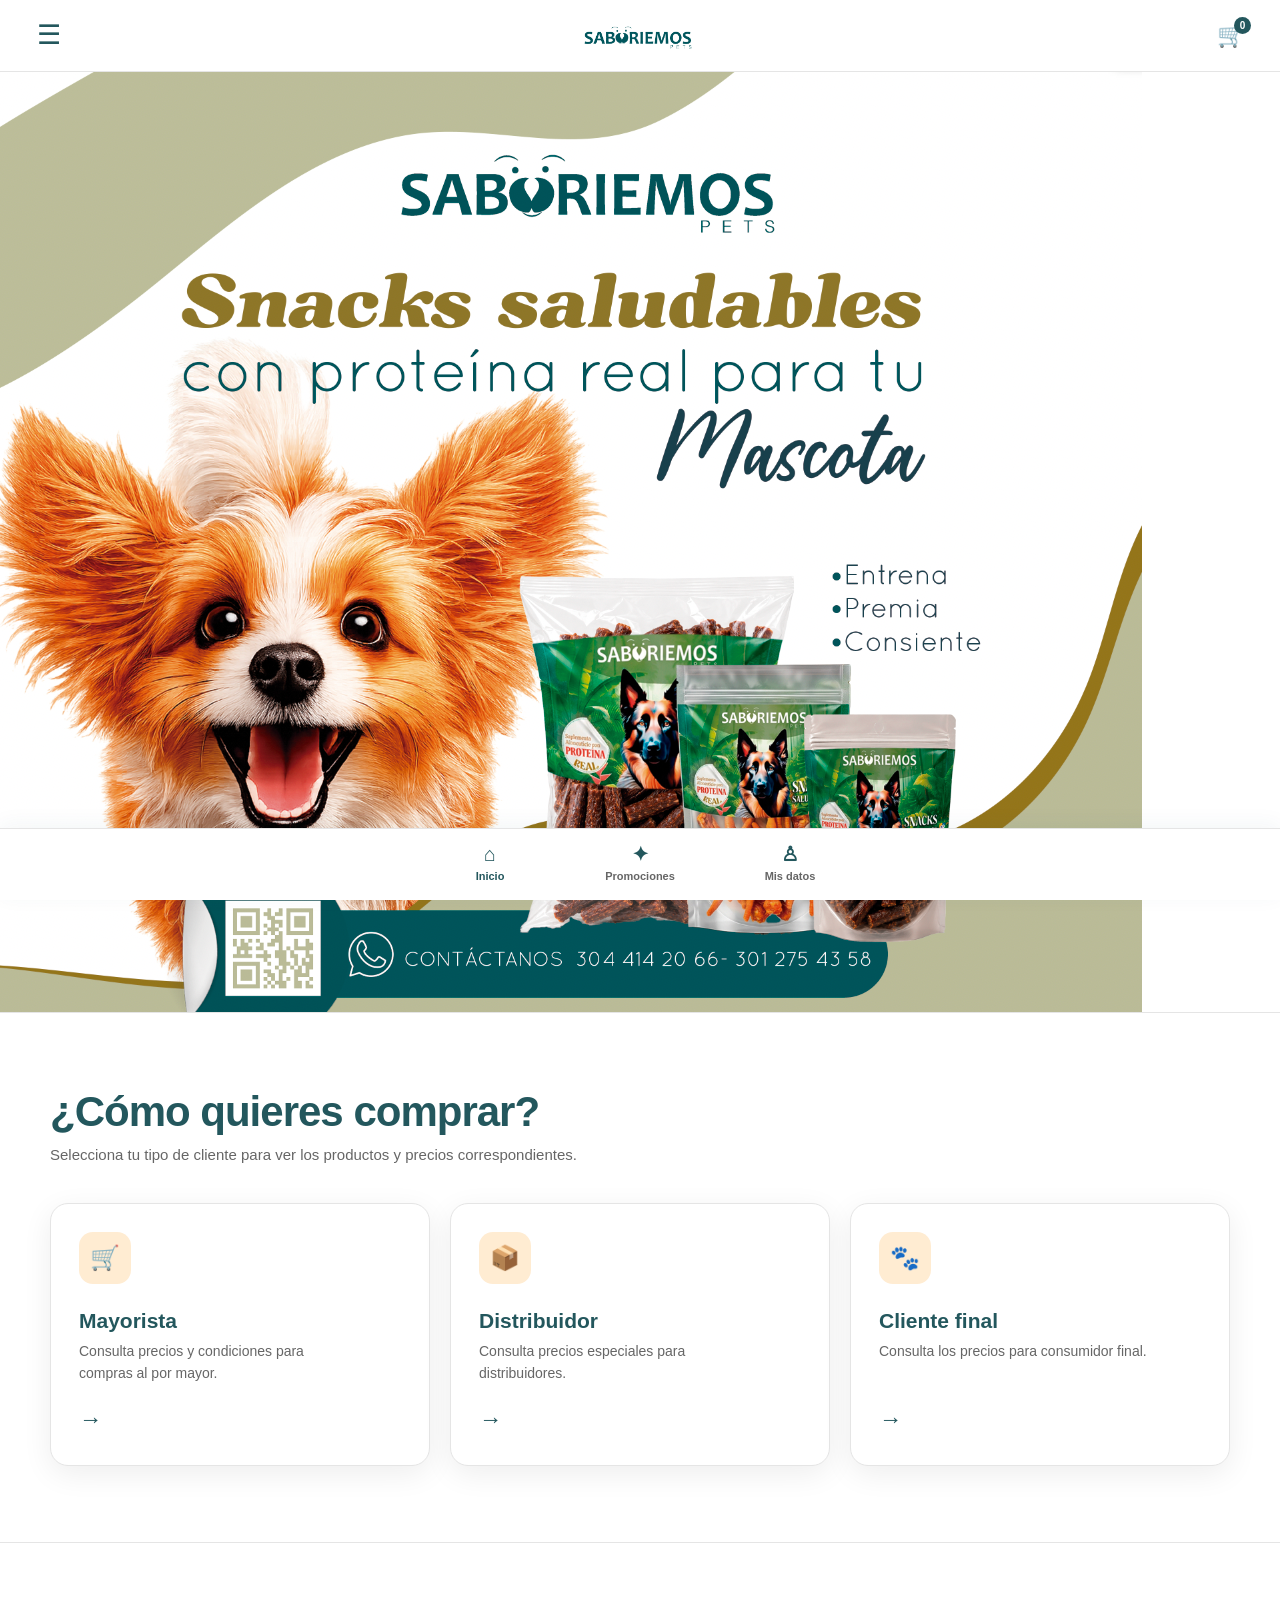
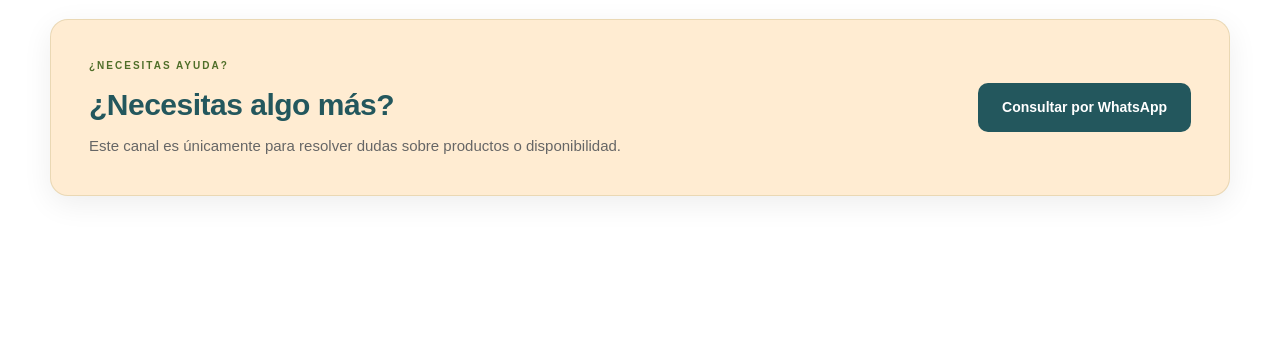
==== commit 6a28983d: "Update index.html" ====
--- a/index.html
+++ b/index.html
@@ -88,25 +88,13 @@
 
         <section class="hero">
 
-            <div class="hero-content">
-
-                <p class="hero-kicker">
-                    SABORIEMOS PETS
-                </p>
-
-                <h1>
-                    Todo lo que tu mascota
-                    <span>necesita.</span>
-                </h1>
-
-                <p class="hero-description">
-                    Encuentra nuestros productos y consulta
-                    los precios disponibles según tu tipo de cliente.
-                </p>
-
-            </div>
-
-        </section>
+    <img
+        src="assets/banners/banner_sabriemos_pets.png"
+        alt="Saboriemos Pets - Snacks saludables con proteína real para tu mascota"
+        class="hero-banner"
+    >
+
+</section>
 
 
         <!-- =================================================
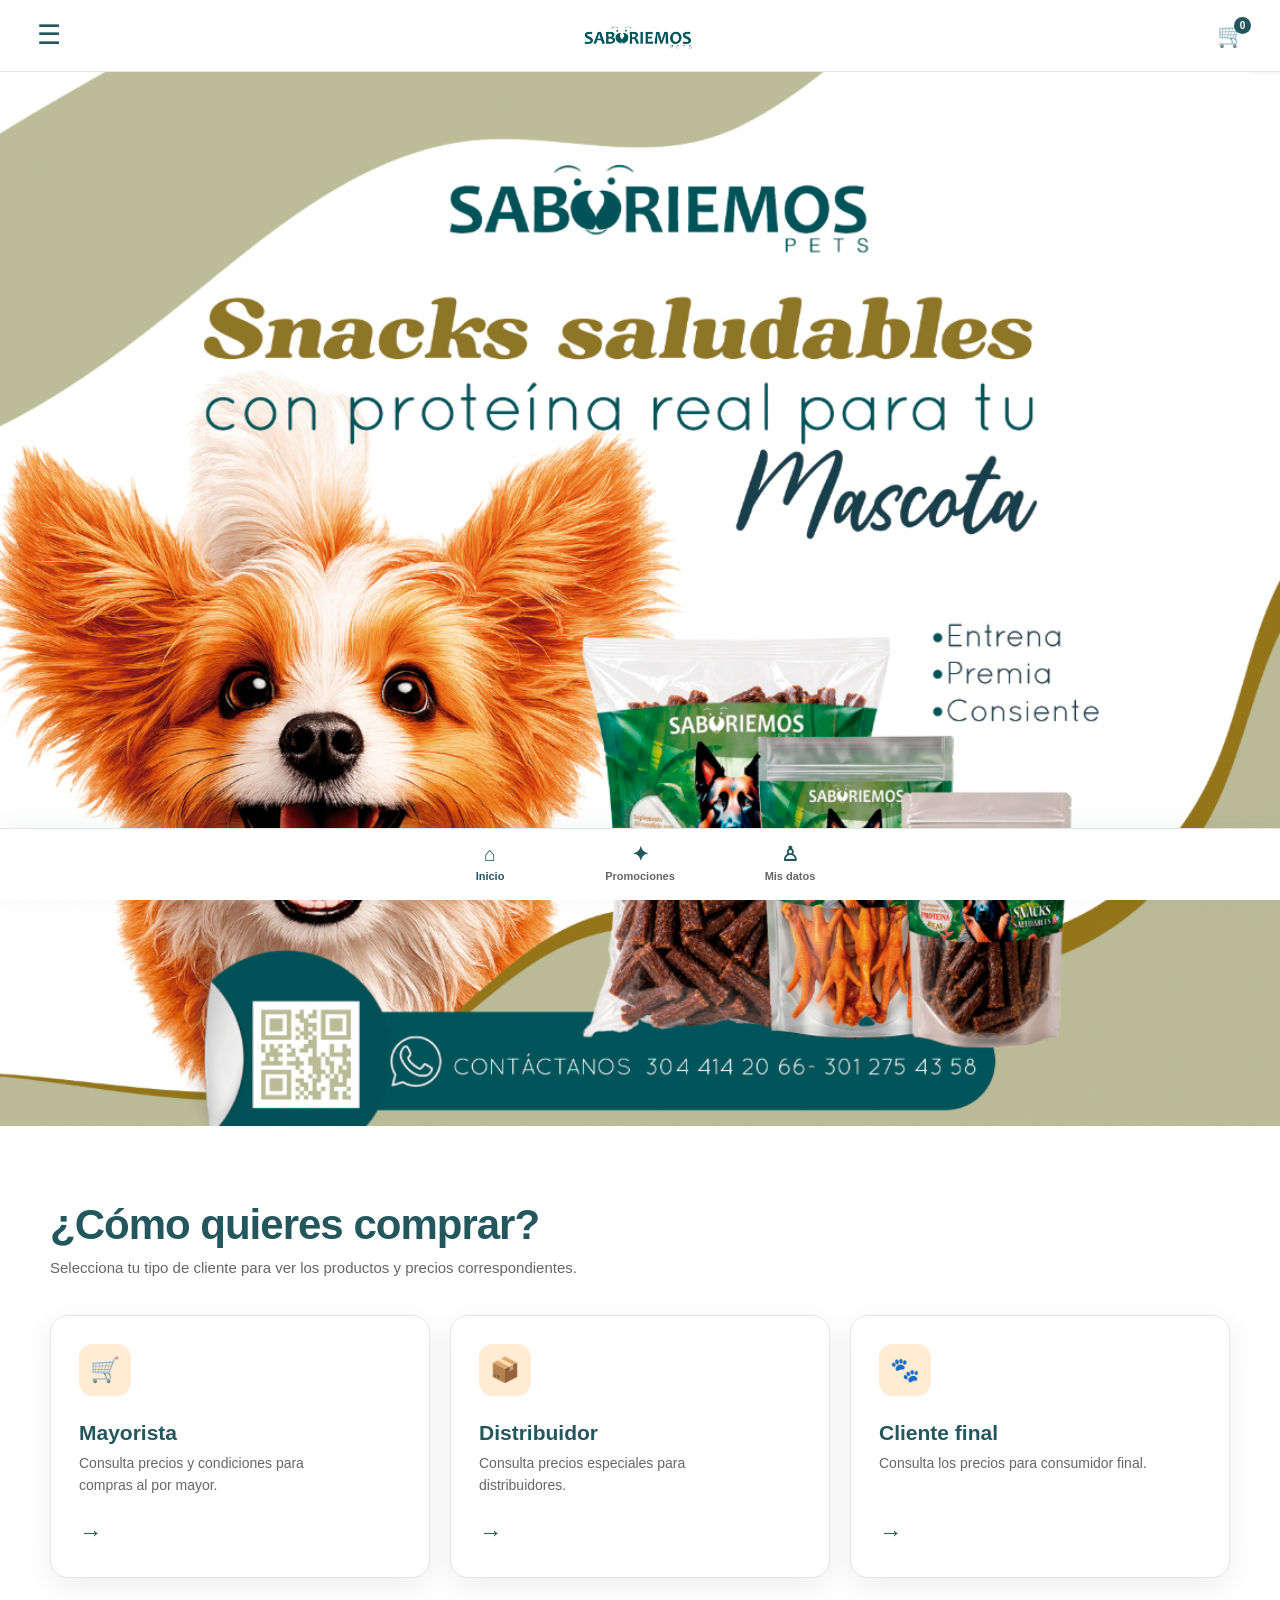
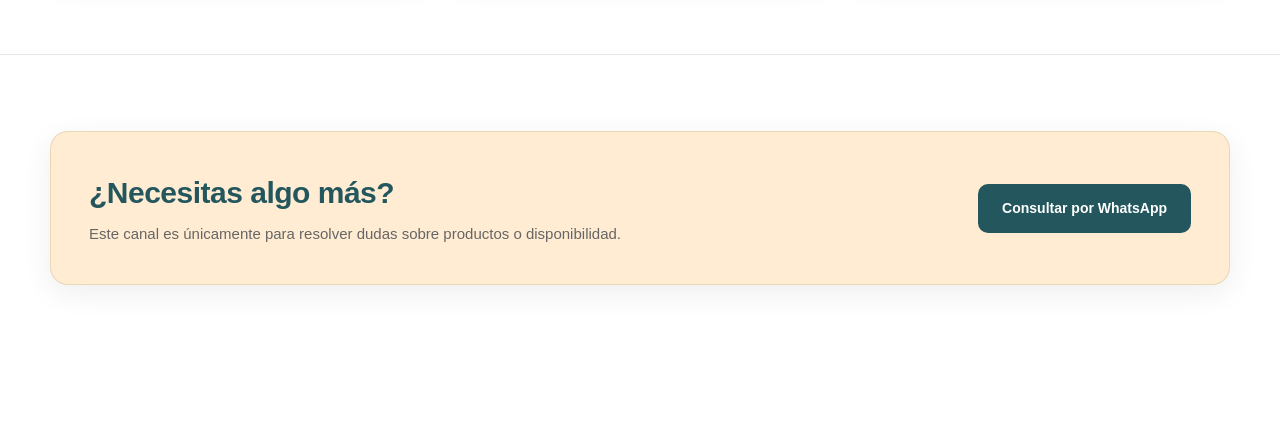
==== commit 9a350cf6: "Update index.html" ====
--- a/index.html
+++ b/index.html
@@ -236,10 +236,6 @@
 
                     <div class="help-content">
 
-                        <p class="section-kicker">
-                            ¿NECESITAS AYUDA?
-                        </p>
-
                         <h2>
                             ¿Necesitas algo más?
                         </h2>
--- a/css/styles.css
+++ b/css/styles.css
@@ -327,104 +327,24 @@
    ========================================================= */
 
 .hero {
-
     width: 100%;
-
-    min-height: 360px;
-
-    display: flex;
-
-    align-items: center;
-
-    background:
-        var(--white);
-
-    border-bottom:
-        1px solid var(--border);
-}
-
-
-.hero-content {
-
-    width:
-        min(
-            calc(100% - 48px),
-            var(--max-width)
-        );
-
-    margin:
-        0 auto;
-
-    padding:
-        78px 0;
-}
-
-
-.hero-kicker {
-
-    margin-bottom:
-        14px;
-
-    color:
-        var(--green);
-
-    font-size:
-        11px;
-
-    font-weight:
-        800;
-
-    letter-spacing:
-        2px;
-}
-
-
-.hero h1 {
-
-    max-width:
-        760px;
-
-    margin-bottom:
-        22px;
-
-    color:
-        var(--petrol);
-
-    font-size:
-        clamp(
-            42px,
-            5vw,
-            68px
-        );
-
-    line-height:
-        1.04;
-
-    letter-spacing:
-        -2px;
-}
-
-
-.hero h1 span {
-
-    color:
-        var(--green);
-}
-
-
-.hero-description {
-
-    max-width:
-        600px;
-
-    color:
-        var(--text-soft);
-
-    font-size:
-        17px;
-
-    line-height:
-        1.7;
+    padding: 0;
+    margin: 0;
+
+    background: #ffffff;
+
+    overflow: hidden;
+}
+
+.hero-banner {
+    display: block;
+
+    width: 100%;
+    height: auto;
+
+    max-width: 100%;
+
+    object-fit: contain;
 }
 
 
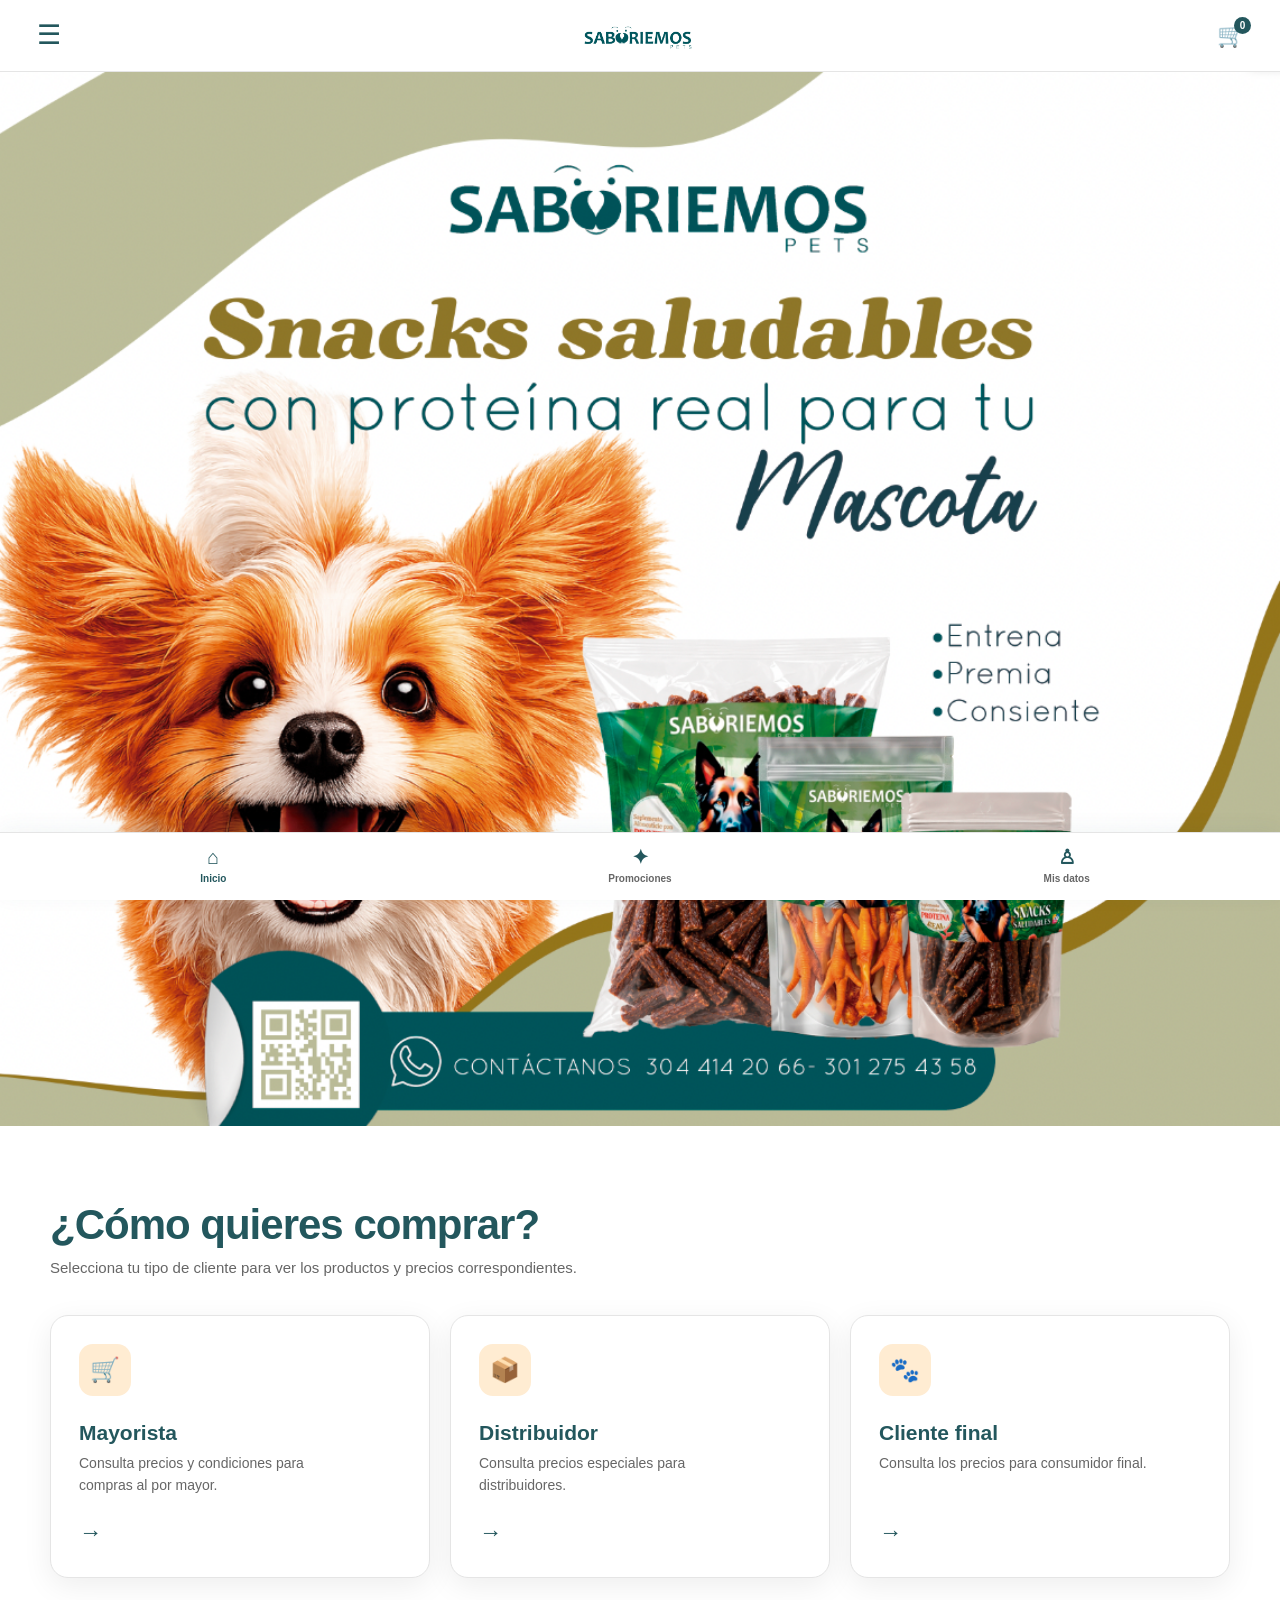
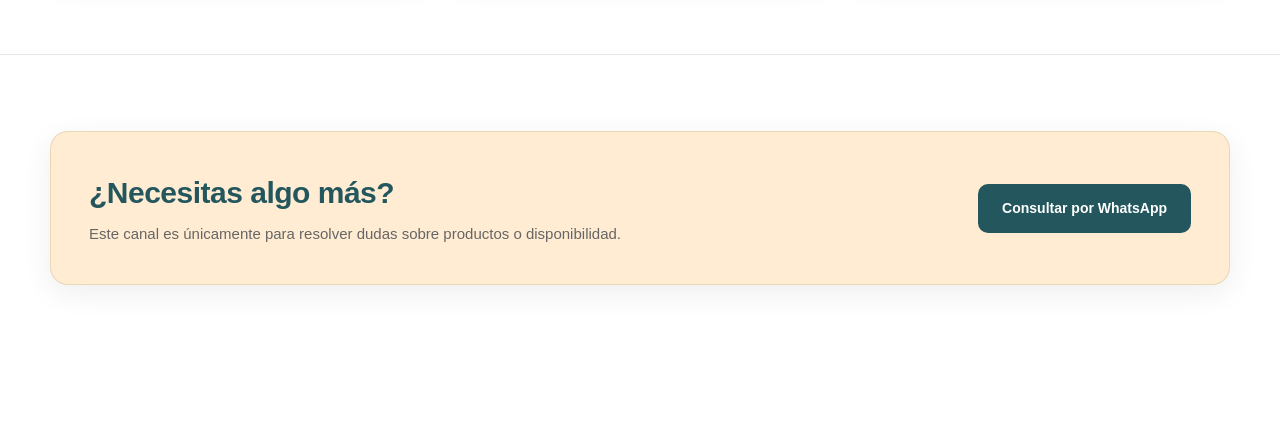
==== commit dcbbada7: "Update index.html" ====
--- a/index.html
+++ b/index.html
@@ -1,8 +1,14 @@
 <!DOCTYPE html>
 <html lang="es">
+
 <head>
+
     <meta charset="UTF-8">
-    <meta name="viewport" content="width=device-width, initial-scale=1.0">
+
+    <meta
+        name="viewport"
+        content="width=device-width, initial-scale=1.0"
+    >
 
     <title>Saboriemos Pets | Catálogo</title>
 
@@ -11,10 +17,16 @@
         content="Catálogo de productos Saboriemos Pets."
     >
 
-    <link rel="stylesheet" href="css/styles.css">
+    <link
+        rel="stylesheet"
+        href="css/styles.css"
+    >
+
 </head>
 
+
 <body>
+
 
     <!-- =====================================================
          HEADER
@@ -23,6 +35,7 @@
     <header class="header">
 
         <div class="header-container">
+
 
             <!-- MENÚ HAMBURGUESA -->
 
@@ -31,22 +44,28 @@
                 type="button"
                 aria-label="Abrir menú"
             >
+
                 ☰
+
             </button>
 
 
+
             <!-- LOGO -->
 
             <a
-    href="index.html"
-    class="logo"
-    aria-label="Saboriemos Pets - Inicio"
->
-    <img
-        src="assets/logo/Logo_Saboriemos_Pets-06%20(4).png"
-        alt="Saboriemos Pets"
-    >
-</a>
+                href="index.html"
+                class="logo"
+                aria-label="Saboriemos Pets - Inicio"
+            >
+
+                <img
+                    src="assets/logo/Logo_Saboriemos_Pets-06%20(4).png"
+                    alt="Saboriemos Pets"
+                >
+
+            </a>
+
 
 
             <!-- CARRITO -->
@@ -75,6 +94,7 @@
     </header>
 
 
+
     <!-- =====================================================
          CONTENIDO PRINCIPAL
     ====================================================== -->
@@ -88,13 +108,14 @@
 
         <section class="hero">
 
-    <img
-        src="assets/banners/banner_sabriemos_pets.png"
-        alt="Saboriemos Pets - Snacks saludables con proteína real para tu mascota"
-        class="hero-banner"
-    >
-
-</section>
+            <img
+                src="assets/banners/banner_sabriemos_pets.png"
+                alt="Saboriemos Pets - Snacks saludables con proteína real para tu mascota"
+                class="hero-banner"
+            >
+
+        </section>
+
 
 
         <!-- =================================================
@@ -105,29 +126,32 @@
 
             <div class="section-container">
 
+
                 <div class="section-heading">
 
-    <h2>
-        ¿Cómo quieres comprar?
-    </h2>
-
-    <p>
-        Selecciona tu tipo de cliente para ver
-        los productos y precios correspondientes.
-    </p>
-
-</div>
+                    <h2>
+                        ¿Cómo quieres comprar?
+                    </h2>
+
+                    <p>
+                        Selecciona tu tipo de cliente para ver
+                        los productos y precios correspondientes.
+                    </p>
+
+                </div>
+
 
 
                 <div class="customer-cards">
 
 
-                    <!-- MAYORISTA -->
-
-                    <button
+                    <!-- =================================================
+                         MAYORISTA
+                    ================================================== -->
+
+                    <a
+                        href="catalogo.html?tipo=mayorista"
                         class="customer-card"
-                        type="button"
-                        data-customer-type="mayorista"
                     >
 
                         <div class="customer-icon">
@@ -151,15 +175,17 @@
                             →
                         </span>
 
-                    </button>
-
-
-                    <!-- DISTRIBUIDOR -->
-
-                    <button
+                    </a>
+
+
+
+                    <!-- =================================================
+                         DISTRIBUIDOR
+                    ================================================== -->
+
+                    <a
+                        href="catalogo.html?tipo=distribuidor"
                         class="customer-card"
-                        type="button"
-                        data-customer-type="distribuidor"
                     >
 
                         <div class="customer-icon">
@@ -183,15 +209,17 @@
                             →
                         </span>
 
-                    </button>
-
-
-                    <!-- CLIENTE FINAL -->
-
-                    <button
+                    </a>
+
+
+
+                    <!-- =================================================
+                         CLIENTE FINAL
+                    ================================================== -->
+
+                    <a
+                        href="catalogo.html?tipo=cliente_final"
                         class="customer-card"
-                        type="button"
-                        data-customer-type="cliente_final"
                     >
 
                         <div class="customer-icon">
@@ -215,13 +243,14 @@
                             →
                         </span>
 
-                    </button>
+                    </a>
 
                 </div>
 
             </div>
 
         </section>
+
 
 
         <!-- =================================================
@@ -233,6 +262,7 @@
             <div class="section-container">
 
                 <div class="help-card">
+
 
                     <div class="help-content">
 
@@ -246,6 +276,7 @@
                         </p>
 
                     </div>
+
 
 
                     <a
@@ -266,70 +297,77 @@
     </main>
 
 
+
     <!-- =====================================================
-         MENÚ INFERIOR
-    ====================================================== -->
-
-    <nav
-        class="bottom-nav"
-        aria-label="Navegación principal"
-    >
-
-        <a
-            href="index.html"
-            class="bottom-nav-item active"
-        >
-
-            <span class="bottom-nav-icon">
-                ⌂
-            </span>
-
-            <span>
-                Inicio
-            </span>
-
-        </a>
-
-
-        <a
-            href="#"
-            class="bottom-nav-item"
-        >
-
-            <span class="bottom-nav-icon">
-                ✦
-            </span>
-
-            <span>
-                Promociones
-            </span>
-
-        </a>
-
-
-        <a
-            href="#"
-            class="bottom-nav-item"
-        >
-
-            <span class="bottom-nav-icon">
-                ♙
-            </span>
-
-            <span>
-                Mis datos
-            </span>
-
-        </a>
-
-    </nav>
-
-
-    <!-- =====================================================
-         JAVASCRIPT
-    ====================================================== -->
-
-    <script src="js/app.js"></script>
-
-</body>
-</html>
+     MENÚ INFERIOR
+====================================================== -->
+
+<nav
+    class="bottom-nav"
+    aria-label="Navegación principal"
+>
+
+
+    <!-- INICIO -->
+
+    <a
+        href="index.html"
+        class="bottom-nav-item active"
+    >
+
+        <span class="bottom-nav-icon">
+            ⌂
+        </span>
+
+        <span>
+            Inicio
+        </span>
+
+    </a>
+
+
+
+    <!-- PROMOCIONES -->
+
+    <a
+        href="#"
+        class="bottom-nav-item"
+    >
+
+        <span class="bottom-nav-icon">
+            ✦
+        </span>
+
+        <span>
+            Promociones
+        </span>
+
+    </a>
+
+
+
+    <!-- MIS DATOS -->
+
+    <a
+        href="#"
+        class="bottom-nav-item"
+    >
+
+        <span class="bottom-nav-icon">
+            ♙
+        </span>
+
+        <span>
+            Mis datos
+        </span>
+
+    </a>
+
+</nav>
+
+
+<!-- =====================================================
+     JAVASCRIPT
+====================================================== -->
+
+<script src="js/header.js"></script>
--- a/css/styles.css
+++ b/css/styles.css
@@ -10,7 +10,6 @@
 
 :root {
 
-    /* Colores oficiales de marca */
     --petrol: #23575d;
     --green: #4f6e29;
     --sage: #c2c29d;
@@ -18,22 +17,17 @@
     --gold: #897831;
     --white: #ffffff;
 
-    /* Textos */
     --text: #222222;
     --text-soft: #666666;
 
-    /* Elementos */
     --border: #e5e5e5;
     --background: #ffffff;
 
-    /* Layout */
     --max-width: 1180px;
 
-    /* Bordes */
     --radius: 18px;
     --radius-small: 12px;
 
-    /* Sombras */
     --shadow:
         0 8px 30px rgba(0, 0, 0, 0.07);
 
@@ -327,19 +321,26 @@
    ========================================================= */
 
 .hero {
+
     width: 100%;
+
     padding: 0;
+
     margin: 0;
 
-    background: #ffffff;
+    background:
+        #ffffff;
 
     overflow: hidden;
 }
 
+
 .hero-banner {
+
     display: block;
 
     width: 100%;
+
     height: auto;
 
     max-width: 100%;
@@ -854,15 +855,593 @@
 
 
 /* =========================================================
+   CATÁLOGO
+   ========================================================= */
+
+.catalog-page {
+
+    width: 100%;
+
+    background:
+        var(--white);
+}
+
+
+/* =========================================================
+   ENCABEZADO DEL CATÁLOGO
+   ========================================================= */
+
+.catalog-header {
+
+    background:
+        var(--white);
+
+    border-bottom:
+        1px solid var(--border);
+}
+
+
+.catalog-header .section-container {
+
+    padding:
+        42px 0 34px;
+}
+
+
+.back-link {
+
+    display:
+        inline-flex;
+
+    align-items:
+        center;
+
+    margin-bottom:
+        22px;
+
+    color:
+        var(--petrol);
+
+    font-size:
+        14px;
+
+    font-weight:
+        600;
+
+    transition:
+        color 0.2s ease;
+}
+
+
+.back-link:hover {
+
+    color:
+        var(--green);
+}
+
+
+.catalog-header h1 {
+
+    margin-bottom:
+        8px;
+
+    color:
+        var(--petrol);
+
+    font-size:
+        clamp(
+            30px,
+            4vw,
+            42px
+        );
+
+    line-height:
+        1.1;
+
+    letter-spacing:
+        -1px;
+}
+
+
+.catalog-header #catalog-description {
+
+    color:
+        var(--text-soft);
+
+    font-size:
+        15px;
+}
+
+
+/* =========================================================
+   PRODUCTOS
+   ========================================================= */
+
+.products-section {
+
+    background:
+        var(--white);
+}
+
+
+.products-section .section-container {
+
+    padding:
+        48px 0 76px;
+}
+
+
+.products-grid {
+
+    display:
+        grid;
+
+    grid-template-columns:
+        repeat(3, minmax(0, 1fr));
+
+    gap:
+        24px;
+
+    width:
+        100%;
+}
+
+
+/* =========================================================
+   TARJETA DE PRODUCTO
+   ========================================================= */
+
+.product-card {
+
+    min-width:
+        0;
+
+    overflow:
+        hidden;
+
+    display:
+        flex;
+
+    flex-direction:
+        column;
+
+    background:
+        var(--white);
+
+    border:
+        1px solid var(--border);
+
+    border-radius:
+        var(--radius);
+
+    box-shadow:
+        var(--shadow);
+
+    transition:
+        transform 0.2s ease,
+        box-shadow 0.2s ease,
+        border-color 0.2s ease;
+}
+
+
+.product-card:hover {
+
+    transform:
+        translateY(-4px);
+
+    border-color:
+        var(--petrol);
+
+    box-shadow:
+        var(--shadow-hover);
+}
+
+
+/* =========================================================
+   IMAGEN DEL PRODUCTO
+   ========================================================= */
+
+.product-image-container {
+
+    width:
+        100%;
+
+    aspect-ratio:
+        1 / 1;
+
+    display:
+        flex;
+
+    align-items:
+        center;
+
+    justify-content:
+        center;
+
+    padding:
+        20px;
+
+    background:
+        var(--white);
+
+    overflow:
+        hidden;
+}
+
+
+.product-image {
+
+    display:
+        block;
+
+    width:
+        100%;
+
+    height:
+        100%;
+
+    object-fit:
+        contain;
+}
+
+
+.product-image-placeholder {
+
+    width:
+        100%;
+
+    height:
+        100%;
+
+    display:
+        flex;
+
+    align-items:
+        center;
+
+    justify-content:
+        center;
+
+    background:
+        var(--cream);
+
+    border-radius:
+        var(--radius-small);
+
+    color:
+        var(--petrol);
+
+    font-size:
+        38px;
+}
+
+
+/* =========================================================
+   INFORMACIÓN DEL PRODUCTO
+   ========================================================= */
+
+.product-content {
+
+    padding:
+        20px 22px 24px;
+}
+
+
+.product-brand {
+
+    margin-bottom:
+        7px;
+
+    color:
+        var(--green);
+
+    font-size:
+        10px;
+
+    font-weight:
+        800;
+
+    letter-spacing:
+        1.5px;
+
+    text-transform:
+        uppercase;
+}
+
+
+.product-name {
+
+    min-height:
+        48px;
+
+    margin-bottom:
+        16px;
+
+    color:
+        var(--petrol);
+
+    font-size:
+        17px;
+
+    font-weight:
+        700;
+
+    line-height:
+        1.35;
+}
+
+
+.product-price {
+
+    margin:
+        0 0 5px 0;
+
+    color:
+        var(--petrol);
+
+    font-size:
+        21px;
+
+    font-weight:
+        800;
+
+    line-height:
+        1.25;
+
+    display:
+        flex;
+
+    align-items:
+        baseline;
+
+    flex-wrap:
+        wrap;
+
+    gap:
+        0 5px;
+}
+
+
+.product-price strong {
+
+    font-size:
+        inherit;
+
+    font-weight:
+        800;
+
+    color:
+        var(--petrol);
+}
+
+
+.price-iva {
+
+    font-size:
+        11px;
+
+    font-weight:
+        400;
+
+    color:
+        #897831;
+
+    white-space:
+        nowrap;
+}
+
+
+.price-unit-label {
+
+    font-size:
+        11px;
+
+    font-weight:
+        600;
+
+    color:
+        var(--text-soft);
+
+    white-space:
+        nowrap;
+}
+
+
+.product-minimum {
+
+    margin:
+        0 0 8px 0;
+
+    color:
+        var(--text-soft);
+
+    font-size:
+        13px;
+
+    line-height:
+        1.4;
+}
+
+
+.product-minimum-price {
+
+    margin:
+        0 0 14px 0;
+
+    color:
+        var(--petrol);
+
+    font-size:
+        17px;
+
+    font-weight:
+        800;
+
+    line-height:
+        1.25;
+
+    display:
+        flex;
+
+    align-items:
+        baseline;
+
+    flex-wrap:
+        wrap;
+
+    gap:
+        0 5px;
+}
+
+
+.product-minimum-price strong {
+
+    font-size:
+        inherit;
+
+    font-weight:
+        800;
+
+    color:
+        var(--petrol);
+}
+
+/* =========================================================
+   BOTÓN AGREGAR AL CARRITO
+   ========================================================= */
+
+.add-to-cart-button {
+
+    width:
+        100%;
+
+    margin-top:
+        18px;
+
+    padding:
+        13px 18px;
+
+    background:
+        var(--petrol);
+
+    color:
+        var(--white);
+
+    border:
+        1px solid var(--petrol);
+
+    border-radius:
+        10px;
+
+    font-size:
+        14px;
+
+    font-weight:
+        700;
+
+    line-height:
+        1.2;
+
+    transition:
+        background 0.2s ease,
+        transform 0.2s ease,
+        opacity 0.2s ease;
+}
+
+
+.add-to-cart-button:hover {
+
+    background:
+        var(--green);
+
+    border-color:
+        var(--green);
+
+    transform:
+        translateY(-1px);
+}
+
+
+.add-to-cart-button:active {
+
+    transform:
+        translateY(0);
+}
+
+
+.add-to-cart-button:disabled {
+
+    cursor:
+        default;
+
+}
+
+
+/* =========================================================
+   ESTADO — PRODUCTO AGREGADO
+   ========================================================= */
+
+.add-to-cart-button.added {
+
+    background:
+        var(--green);
+
+    border-color:
+        var(--green);
+
+    transform:
+        none;
+}
+
+/* =========================================================
+   ESTADOS
+   ========================================================= */
+
+.catalog-error,
+.catalog-empty {
+
+    grid-column:
+        1 / -1;
+
+    padding:
+        50px 20px;
+
+    text-align:
+        center;
+
+    color:
+        var(--text-soft);
+
+    background:
+        var(--white);
+
+    border:
+        1px solid var(--border);
+
+    border-radius:
+        var(--radius);
+}
+
+
+/* =========================================================
    RESPONSIVE — TABLET
    ========================================================= */
 
-@media (max-width: 850px) {
+@media (max-width: 900px) {
+
+    .products-grid {
+
+        grid-template-columns:
+            repeat(2, minmax(0, 1fr));
+
+    }
+
 
     .customer-cards {
 
         grid-template-columns:
             1fr;
+
     }
 
 
@@ -907,39 +1486,42 @@
         align-items:
             flex-start;
     }
-}
-
-
-/* =========================================================
-   RESPONSIVE — MÓVIL
+
+}
+
+
+/* =========================================================
+   RESPONSIVE — MOBILE
    ========================================================= */
 
 @media (max-width: 600px) {
 
+    /* =====================================================
+       GENERAL
+       ===================================================== */
+
     body {
-
         padding-bottom:
             70px;
     }
 
 
+    /* =====================================================
+       HEADER
+       ===================================================== */
+
     .header {
-
         height:
             64px;
     }
 
-
     .header-container {
-
         padding:
             0 15px;
     }
 
-
     .menu-button,
     .cart-button {
-
         width:
             38px;
 
@@ -947,9 +1529,7 @@
             38px;
     }
 
-
     .logo {
-
         width:
             125px;
 
@@ -957,9 +1537,7 @@
             45px;
     }
 
-
     .logo img {
-
         width:
             125px;
 
@@ -968,59 +1546,44 @@
     }
 
 
+    /* =====================================================
+       HERO
+       ===================================================== */
+
     .hero {
-
         min-height:
-            330px;
-    }
-
-
-    .hero-content {
-
+            auto;
+    }
+
+
+    /* =====================================================
+       CONTENEDORES
+       ===================================================== */
+
+    .section-container {
         width:
             calc(100% - 40px);
 
         padding:
-            55px 0;
-    }
-
-
-    .hero h1 {
-
-        font-size:
-            42px;
-
-        letter-spacing:
-            -1.5px;
-    }
-
-
-    .hero-description {
-
-        font-size:
-            15px;
-    }
-
-
-    .section-container {
-
-        width:
-            calc(100% - 40px);
-
-        padding:
             58px 0;
     }
 
 
+    /* =====================================================
+       TÍTULOS
+       ===================================================== */
+
     .section-heading {
-
         margin-bottom:
             28px;
     }
 
 
+    /* =====================================================
+       TARJETAS DE TIPO DE CLIENTE
+       ===================================================== */
+
     .customer-card {
-
         padding:
             22px;
 
@@ -1028,9 +1591,7 @@
             14px;
     }
 
-
     .customer-icon {
-
         width:
             46px;
 
@@ -1041,37 +1602,32 @@
             21px;
     }
 
-
     .customer-card h3 {
-
         font-size:
             19px;
     }
 
-
     .customer-card p {
-
         font-size:
             13px;
     }
 
 
+    /* =====================================================
+       AYUDA / WHATSAPP
+       ===================================================== */
+
     .help-card {
-
         padding:
             28px;
     }
 
-
     .help-content h2 {
-
         font-size:
             27px;
     }
 
-
     .whatsapp-button {
-
         width:
             100%;
 
@@ -1080,15 +1636,88 @@
     }
 
 
+    /* =====================================================
+       CATÁLOGO
+       ===================================================== */
+
+    .catalog-header .section-container {
+        padding:
+            30px 0;
+    }
+
+    .back-link {
+        margin-bottom:
+            18px;
+
+        font-size:
+            13px;
+    }
+
+    .catalog-header h1 {
+        font-size:
+            32px;
+    }
+
+    .catalog-header #catalog-description {
+        font-size:
+            14px;
+    }
+
+    .products-section .section-container {
+        padding:
+            32px 0 58px;
+    }
+
+    .products-grid {
+        grid-template-columns:
+            1fr;
+
+        gap:
+            20px;
+    }
+
+    .product-card {
+        width:
+            100%;
+    }
+
+    .product-image-container {
+        aspect-ratio:
+            1 / 1;
+
+        padding:
+            24px;
+    }
+
+    .product-content {
+        padding:
+            18px 20px 22px;
+    }
+
+    .product-name {
+        min-height:
+            0;
+
+        font-size:
+            17px;
+    }
+
+    .product-price {
+        font-size:
+            21px;
+    }
+
+
+    /* =====================================================
+       MENÚ INFERIOR
+       ===================================================== */
+
     .bottom-nav {
-
         height:
             68px;
     }
 
-
     .bottom-nav-item {
-
         width:
             33.333%;
 
@@ -1096,4 +1725,1645 @@
             10px;
     }
 
-}
+
+    /* =====================================================
+       CARRITO — PÁGINA
+       ===================================================== */
+
+    .cart-page {
+        padding-bottom:
+            90px;
+    }
+
+
+    /* =====================================================
+       CARRITO — PARTE SUPERIOR
+       ===================================================== */
+
+    .cart-top {
+        padding-top:
+            18px;
+
+        padding-bottom:
+            8px;
+    }
+
+    .cart-top .back-link {
+        font-size:
+            16px;
+    }
+
+
+    /* =====================================================
+       CARRITO — ESTADO DE COMPRA
+       ===================================================== */
+
+    .cart-status-section {
+        padding-top:
+            4px;
+
+        padding-bottom:
+            20px;
+    }
+
+    .cart-status-card {
+        padding:
+            30px 24px;
+
+        border-radius:
+            26px;
+    }
+
+    .cart-status-heading {
+        gap:
+            15px;
+
+        margin-bottom:
+            30px;
+    }
+
+    .cart-status-icon {
+        font-size:
+            32px;
+
+        margin-top:
+            4px;
+    }
+
+    .cart-status-heading h1 {
+        font-size:
+            29px;
+
+        line-height:
+            1.1;
+    }
+
+    .cart-subtotal {
+        margin-bottom:
+            38px;
+    }
+
+    .cart-subtotal-label {
+        font-size:
+            19px;
+    }
+
+    .cart-subtotal-value {
+        font-size:
+            48px;
+    }
+
+    .cart-progress-track {
+        height:
+            11px;
+    }
+
+    .cart-progress-marker {
+        width:
+            31px;
+
+        height:
+            31px;
+
+        border-width:
+            4px;
+    }
+
+    .cart-milestones {
+        margin-bottom:
+            36px;
+    }
+
+    .cart-milestone strong {
+        font-size:
+            21px;
+    }
+
+    .cart-milestone span {
+        font-size:
+            16px;
+    }
+
+    .cart-status-message {
+        margin-bottom:
+            34px;
+    }
+
+    .cart-status-message-title {
+        align-items:
+            flex-start;
+
+        gap:
+            12px;
+
+        font-size:
+            17px;
+    }
+
+    .cart-status-symbol {
+        width:
+            27px;
+
+        height:
+            27px;
+
+        font-size:
+            19px;
+    }
+
+    .cart-status-message p {
+        font-size:
+            18px;
+    }
+
+    .shipping-rates {
+        padding-top:
+            22px;
+    }
+
+    .shipping-rates-toggle {
+        font-size:
+            20px;
+    }
+
+    .shipping-rates-content {
+        margin-top:
+            20px;
+    }
+
+    .shipping-rate {
+        gap:
+            12px;
+
+        padding:
+            13px 0;
+
+        font-size:
+            17px;
+    }
+
+    .shipping-rate strong {
+        font-size:
+            19px;
+    }
+
+    .shipping-note {
+        font-size:
+            12px;
+    }
+
+
+    /* =====================================================
+       CARRITO — PRODUCTOS
+       ===================================================== */
+
+    .cart-product-card {
+        grid-template-columns:
+            78px 1fr;
+
+        gap:
+            14px;
+
+        padding:
+            14px;
+
+        border-radius:
+            16px;
+
+        width:
+            100%;
+
+        box-sizing:
+            border-box;
+    }
+
+    .cart-product-image {
+        width:
+            78px;
+
+        height:
+            78px;
+
+        min-width:
+            78px;
+
+        grid-row:
+            1 / span 2;
+    }
+
+    .cart-product-image img {
+        display:
+            block;
+
+        width:
+            100%;
+
+        max-width:
+            100%;
+
+        height:
+            auto;
+    }
+
+    .cart-product-info {
+        min-width:
+            0;
+
+        width:
+            100%;
+
+        max-width:
+            100%;
+
+        overflow:
+            hidden;
+    }
+
+    .cart-product-name {
+        width:
+            100%;
+
+        max-width:
+            100%;
+
+        margin:
+            0 0 8px;
+
+        font-size:
+            16px;
+
+        line-height:
+            1.2;
+
+        overflow-wrap:
+            anywhere;
+
+        word-break:
+            break-word;
+    }
+
+    .cart-product-price {
+        width:
+            100%;
+
+        max-width:
+            100%;
+
+        font-size:
+            16px;
+
+        line-height:
+            1.2;
+
+        overflow-wrap:
+            break-word;
+    }
+
+    .cart-product-price span {
+        font-size:
+            10px;
+
+        white-space:
+            nowrap;
+    }
+
+
+    /* =====================================================
+       CARRITO — CANTIDAD + PRECIO
+       ===================================================== */
+
+    .cart-product-actions {
+        grid-column:
+            2;
+
+        width:
+            100%;
+
+        min-width:
+            0;
+
+        display:
+            flex;
+
+        flex-direction:
+            column;
+
+        align-items:
+            flex-start;
+
+        justify-content:
+            flex-start;
+
+        gap:
+            8px;
+    }
+
+    .cart-quantity {
+        flex-shrink:
+            0;
+    }
+
+    .cart-product-subtotal {
+        width:
+            100%;
+
+        max-width:
+            100%;
+
+        min-width:
+            0;
+
+        display:
+            flex;
+
+        flex-wrap:
+            wrap;
+
+        align-items:
+            baseline;
+
+        gap:
+            4px;
+
+        font-size:
+            17px;
+
+        white-space:
+            normal;
+
+        overflow-wrap:
+            anywhere;
+    }
+
+    .cart-quantity-button {
+        width:
+            34px;
+
+        height:
+            34px;
+    }
+
+}
+
+    /* =====================================================
+       CATÁLOGO — MÓVIL
+       ===================================================== */
+
+    .catalog-header .section-container {
+
+        padding:
+            30px 0;
+    }
+
+
+    .back-link {
+
+        margin-bottom:
+            18px;
+
+        font-size:
+            13px;
+    }
+
+
+    .catalog-header h1 {
+
+        font-size:
+            32px;
+    }
+
+
+    .catalog-header #catalog-description {
+
+        font-size:
+            14px;
+    }
+
+
+    .products-section .section-container {
+
+        padding:
+            32px 0 58px;
+    }
+
+
+    /*
+       UNA COLUMNA EN CELULAR
+    */
+
+    .products-grid {
+
+        grid-template-columns:
+            1fr;
+
+        gap:
+            20px;
+    }
+
+
+    .product-card {
+
+        width:
+            100%;
+    }
+
+
+    .product-image-container {
+
+        aspect-ratio:
+            1 / 1;
+
+        padding:
+            24px;
+    }
+
+
+    .product-content {
+
+        padding:
+            18px 20px 22px;
+    }
+
+
+    .product-name {
+
+        min-height:
+            0;
+
+        font-size:
+            17px;
+    }
+
+
+    .product-price {
+
+        font-size:
+            21px;
+    }
+
+
+    /* MENÚ INFERIOR */
+
+    .bottom-nav {
+
+        height:
+            68px;
+    }
+
+
+    .bottom-nav-item {
+
+        width:
+            33.333%;
+
+        font-size:
+            10px;
+    }
+
+}
+
+/* =========================================================
+   CARRITO DE COMPRAS
+   ========================================================= */
+
+
+/* =========================================================
+   PÁGINA
+   ========================================================= */
+
+.cart-page {
+
+    padding-bottom:
+        100px;
+}
+
+
+/* =========================================================
+   PARTE SUPERIOR — CONTINUAR COMPRANDO
+   ========================================================= */
+
+.cart-top {
+
+    padding-top:
+        22px;
+
+    padding-bottom:
+        8px;
+}
+
+
+.cart-top .back-link {
+
+    display:
+        inline-flex;
+
+    align-items:
+        center;
+
+    gap:
+        8px;
+
+    color:
+        var(--petrol);
+
+    font-size:
+        17px;
+
+    font-weight:
+        700;
+
+    text-decoration:
+        none;
+}
+
+
+.cart-top .back-link:hover {
+
+    text-decoration:
+        underline;
+}
+
+
+/* =========================================================
+   SECCIÓN ESTADO DE COMPRA
+   ========================================================= */
+
+.cart-status-section {
+
+    padding-top:
+        4px;
+
+    padding-bottom:
+        8px;
+}
+
+
+.cart-status-card {
+
+    width:
+        100%;
+
+    max-width:
+        624px;
+
+    margin:
+        0 auto;
+
+    padding:
+        48px;
+
+    background:
+        var(--white);
+
+    border:
+        1px solid #e7e7e7;
+
+    border-radius:
+        32px;
+
+    box-shadow:
+        0 8px 24px rgba(0, 0, 0, 0.04);
+}
+
+/* =========================================================
+   ENCABEZADO
+   ========================================================= */
+
+.cart-status-heading {
+
+    display:
+        flex;
+
+    align-items:
+        flex-start;
+
+    gap:
+        22px;
+
+    margin-bottom:
+        34px;
+}
+
+
+.cart-status-icon {
+
+    flex:
+        0 0 auto;
+
+    font-size:
+        38px;
+
+    line-height:
+        1;
+
+    margin-top:
+        8px;
+}
+
+
+.cart-status-heading h1 {
+
+    margin:
+        0;
+
+    color:
+        var(--petrol);
+
+    font-size:
+        34px;
+
+    font-weight:
+        800;
+
+    line-height:
+        1.12;
+
+    letter-spacing:
+        -0.5px;
+}
+
+
+/* =========================================================
+   SUBTOTAL
+   ========================================================= */
+
+.cart-subtotal {
+
+    text-align:
+        center;
+
+    margin-bottom:
+        42px;
+}
+
+
+.cart-subtotal-label {
+
+    margin:
+        0 0 8px;
+
+    color:
+        #666666;
+
+    font-size:
+        22px;
+
+    font-weight:
+        400;
+
+    line-height:
+        1.2;
+}
+
+
+.cart-subtotal-value {
+
+    margin:
+        0;
+
+    color:
+        var(--petrol);
+
+    font-size:
+        58px;
+
+    font-weight:
+        800;
+
+    line-height:
+        1;
+}
+
+
+/* =========================================================
+   BARRA DE PROGRESO
+   ========================================================= */
+
+.cart-progress-container {
+
+    position:
+        relative;
+
+    padding:
+        0 0;
+
+    margin-bottom:
+        28px;
+}
+
+
+.cart-progress-track {
+
+    position:
+        relative;
+
+    width:
+        100%;
+
+    height:
+        13px;
+
+    background:
+        #e6edf2;
+
+    border-radius:
+        999px;
+}
+
+
+.cart-progress-fill {
+
+    position:
+        absolute;
+
+    top:
+        0;
+
+    left:
+        0;
+
+    width:
+        0%;
+
+    height:
+        100%;
+
+    background:
+        var(--petrol);
+
+    border-radius:
+        999px;
+
+    transition:
+        width 0.4s ease;
+}
+
+
+.cart-progress-marker {
+
+    position:
+        absolute;
+
+    top:
+        50%;
+
+    left:
+        0%;
+
+    width:
+        34px;
+
+    height:
+        34px;
+
+    background:
+        var(--petrol);
+
+    border:
+        5px solid var(--white);
+
+    border-radius:
+        50%;
+
+    box-shadow:
+        0 3px 12px rgba(0, 0, 0, 0.16);
+
+    transform:
+        translate(-50%, -50%);
+
+    transition:
+        left 0.4s ease;
+}
+
+
+/* =========================================================
+   HITOS
+   ========================================================= */
+
+.cart-milestones {
+
+    display:
+        flex;
+
+    justify-content:
+        space-between;
+
+    gap:
+        20px;
+
+    margin-bottom:
+        42px;
+}
+
+
+.cart-milestone {
+
+    display:
+        flex;
+
+    flex-direction:
+        column;
+
+    gap:
+        5px;
+}
+
+
+.cart-milestone:last-child {
+
+    text-align:
+        right;
+}
+
+
+.cart-milestone strong {
+
+    color:
+        var(--petrol);
+
+    font-size:
+        25px;
+
+    font-weight:
+        800;
+
+    line-height:
+        1.1;
+}
+
+
+.cart-milestone span {
+
+    color:
+        #666666;
+
+    font-size:
+        18px;
+
+    font-weight:
+        400;
+
+    line-height:
+        1.2;
+}
+
+
+/* =========================================================
+   MENSAJE DE ESTADO
+   ========================================================= */
+
+.cart-status-message {
+
+    margin-bottom:
+        40px;
+}
+
+
+.cart-status-message-title {
+
+    display:
+        flex;
+
+    align-items:
+        center;
+
+    gap:
+        15px;
+
+    margin-bottom:
+        25px;
+
+    color:
+        #d93232;
+
+    font-size:
+        20px;
+
+    line-height:
+        1.25;
+}
+
+
+.cart-status-symbol {
+
+    display:
+        inline-flex;
+
+    align-items:
+        center;
+
+    justify-content:
+        center;
+
+    flex:
+        0 0 auto;
+
+    width:
+        29px;
+
+    height:
+        29px;
+
+    background:
+        #d93232;
+
+    color:
+        var(--white);
+
+    border-radius:
+        50%;
+
+    font-size:
+        21px;
+
+    font-weight:
+        800;
+
+    line-height:
+        1;
+}
+
+
+.cart-status-message p {
+
+    margin:
+        0;
+
+    color:
+        #666666;
+
+    font-size:
+        21px;
+
+    font-weight:
+        400;
+
+    line-height:
+        1.4;
+}
+
+
+.cart-status-message p strong {
+
+    color:
+        var(--petrol);
+
+    font-weight:
+        800;
+}
+
+
+/* =========================================================
+   TARIFAS DE ENVÍO
+   ========================================================= */
+
+.shipping-rates {
+
+    padding-top:
+        26px;
+
+    border-top:
+        1px solid #e5e5e5;
+}
+
+
+.shipping-rates-toggle {
+
+    display:
+        flex;
+
+    align-items:
+        center;
+
+    justify-content:
+        space-between;
+
+    width:
+        100%;
+
+    padding:
+        0;
+
+    background:
+        transparent;
+
+    color:
+        var(--petrol);
+
+    border:
+        0;
+
+    font-family:
+        inherit;
+
+    font-size:
+        24px;
+
+    font-weight:
+        800;
+
+    line-height:
+        1.2;
+
+    text-align:
+        left;
+
+    cursor:
+        pointer;
+}
+
+
+.shipping-rates-toggle:focus-visible {
+
+    outline:
+        2px solid var(--petrol);
+
+    outline-offset:
+        4px;
+
+    border-radius:
+        4px;
+}
+
+
+.shipping-rates-arrow {
+
+    font-size:
+        18px;
+
+    line-height:
+        1;
+
+    transition:
+        transform 0.2s ease;
+}
+
+
+/* =========================================================
+   LISTA DE TARIFAS
+   ========================================================= */
+
+.shipping-rates-content {
+
+    margin-top:
+        28px;
+}
+
+
+.shipping-rate {
+
+    display:
+        flex;
+
+    align-items:
+        center;
+
+    justify-content:
+        space-between;
+
+    gap:
+        20px;
+
+    padding:
+        14px 0;
+
+    border-bottom:
+        1px solid #e5e5e5;
+
+    color:
+        #666666;
+
+    font-size:
+        20px;
+
+    line-height:
+        1.25;
+}
+
+
+.shipping-rate:last-child {
+
+    border-bottom:
+        none;
+}
+
+
+.shipping-rate strong {
+
+    color:
+        var(--petrol);
+
+    font-size:
+        22px;
+
+    font-weight:
+        800;
+
+    white-space:
+        nowrap;
+}
+
+
+/* =========================================================
+   NOTA DE ENVÍO
+   ========================================================= */
+
+.shipping-note {
+
+    margin:
+        20px 0 0;
+
+    color:
+        #888888;
+
+    font-size:
+        13px;
+
+    line-height:
+        1.4;
+
+    text-align:
+        center;
+}
+
+
+/* =========================================================
+   PRODUCTOS DEL CARRITO
+   ========================================================= */
+
+.cart-products-section {
+
+    padding-bottom:
+        40px;
+}
+
+
+.cart-products {
+
+    width:
+        100%;
+
+    max-width:
+        624px;
+
+    margin:
+        0 auto;
+}
+
+
+/* =========================================================
+   RESPONSIVE — TABLET
+   ========================================================= */
+
+@media (max-width: 900px) {
+
+    .cart-status-card {
+
+        max-width:
+            620px;
+
+        padding:
+            40px;
+    }
+
+}
+
+
+/* =========================================================
+   PRODUCTOS DEL CARRITO
+   ========================================================= */
+
+.cart-product-card {
+
+    display:
+        grid;
+
+    grid-template-columns:
+        100px 1fr auto;
+
+    align-items:
+        center;
+
+    gap:
+        22px;
+
+    width:
+        100%;
+
+    margin-bottom:
+        16px;
+
+    padding:
+        18px;
+
+    background:
+        var(--white);
+
+    border:
+        1px solid #e7e7e7;
+
+    border-radius:
+        18px;
+
+    box-shadow:
+        0 4px 14px rgba(0, 0, 0, 0.03);
+}
+
+
+/* =========================================================
+   IMAGEN DEL PRODUCTO
+   ========================================================= */
+
+.cart-product-image {
+
+    width:
+        100px;
+
+    height:
+        100px;
+
+    display:
+        flex;
+
+    align-items:
+        center;
+
+    justify-content:
+        center;
+
+    background:
+        #fafafa;
+
+    border-radius:
+        14px;
+
+    overflow:
+        hidden;
+}
+
+
+.cart-product-image img {
+
+    width:
+        100%;
+
+    height:
+        100%;
+
+    object-fit:
+        contain;
+}
+
+
+.cart-product-image-placeholder {
+
+    font-size:
+        32px;
+}
+
+
+/* =========================================================
+   INFORMACIÓN DEL PRODUCTO
+   ========================================================= */
+
+.cart-product-info {
+
+    min-width:
+        0;
+
+    width:
+        100%;
+
+    overflow:
+        hidden;
+}
+
+
+.cart-product-name {
+
+    margin:
+        0 0 10px;
+
+    color:
+        var(--petrol);
+
+    font-size:
+        18px;
+
+    font-weight:
+        800;
+
+    line-height:
+        1.2;
+
+    overflow-wrap:
+        anywhere;
+
+    word-break:
+        break-word;
+}
+
+
+.cart-product-price {
+
+    margin:
+        0;
+
+    color:
+        var(--petrol);
+
+    font-size:
+        17px;
+
+    font-weight:
+        800;
+
+    line-height:
+        1.2;
+
+    overflow-wrap:
+        break-word;
+}
+
+
+.cart-product-price span {
+
+    font-size:
+        11px;
+
+    font-weight:
+        400;
+
+    color:
+        #897831;
+
+    white-space:
+        nowrap;
+}
+
+
+/* =========================================================
+   CANTIDAD Y SUBTOTAL
+   ========================================================= */
+
+.cart-product-actions {
+
+    display:
+        flex;
+
+    flex-direction:
+        column;
+
+    align-items:
+        flex-end;
+
+    gap:
+        12px;
+}
+
+
+.cart-quantity {
+
+    display:
+        flex;
+
+    align-items:
+        center;
+
+    border:
+        1px solid #d9d9d9;
+
+    border-radius:
+        10px;
+
+    overflow:
+        hidden;
+}
+
+
+.cart-quantity-button {
+
+    display:
+        flex;
+
+    align-items:
+        center;
+
+    justify-content:
+        center;
+
+    width:
+        36px;
+
+    height:
+        36px;
+
+    padding:
+        0;
+
+    background:
+        var(--white);
+
+    color:
+        var(--petrol);
+
+    border:
+        0;
+
+    font-family:
+        inherit;
+
+    font-size:
+        20px;
+
+    font-weight:
+        700;
+
+    cursor:
+        pointer;
+}
+
+
+.cart-quantity-button:hover {
+
+    background:
+        #f2f5f5;
+}
+
+
+.cart-quantity-value {
+
+    min-width:
+        38px;
+
+    color:
+        var(--petrol);
+
+    font-size:
+        15px;
+
+    font-weight:
+        800;
+
+    text-align:
+        center;
+}
+
+
+.cart-product-subtotal {
+
+    color:
+        var(--petrol);
+
+    font-size:
+        18px;
+
+    font-weight:
+        800;
+
+    white-space:
+        nowrap;
+}
+
+
+/* =========================================================
+   CARRITO VACÍO
+   ========================================================= */
+
+.cart-empty {
+
+    padding:
+        40px 20px;
+
+    text-align:
+        center;
+
+    color:
+        #666666;
+}
+
+
+.cart-empty p {
+
+    margin:
+        0 0 20px;
+
+    font-size:
+        18px;
+}
+
+/* =========================================================
+   CARRITO — ESTRUCTURA VERTICAL MOBILE
+   ========================================================= */
+
+@media (max-width: 600px) {
+
+    .cart-product-card {
+        display: flex;
+        flex-direction: column;
+        align-items: stretch;
+        width: 100%;
+        box-sizing: border-box;
+        padding: 18px;
+        gap: 0;
+        border-radius: 16px;
+    }
+
+    /* IMAGEN */
+
+    .cart-product-image {
+        width: 130px;
+        height: 130px;
+        min-width: 130px;
+        max-width: 130px;
+        margin: 0 auto 18px;
+        overflow: hidden;
+    }
+
+    .cart-product-image img {
+        width: 100%;
+        height: 100%;
+        object-fit: contain;
+    }
+
+    /* INFORMACIÓN */
+
+    .cart-product-info {
+        width: 100%;
+        max-width: 100%;
+        min-width: 0;
+        overflow: visible;
+    }
+
+    .cart-product-name {
+        width: 100%;
+        max-width: 100%;
+        margin: 0 0 10px;
+        font-size: 18px;
+        line-height: 1.2;
+        overflow-wrap: anywhere;
+        word-break: normal;
+    }
+
+    .cart-product-price {
+        width: 100%;
+        max-width: 100%;
+        margin: 0 0 6px;
+        font-size: 17px;
+        line-height: 1.3;
+        overflow-wrap: normal;
+    }
+
+    .cart-product-price span {
+        font-size: 12px;
+        white-space: nowrap;
+    }
+
+    .cart-product-minimum {
+        width: 100%;
+        margin: 0;
+        font-size: 16px;
+        line-height: 1.4;
+    }
+
+    /* CANTIDAD + TOTAL */
+
+    .cart-product-actions {
+        width: 100%;
+        min-width: 0;
+        margin-top: 22px;
+        display: flex;
+        flex-direction: column;
+        align-items: flex-start;
+        gap: 14px;
+    }
+
+    .cart-quantity {
+        flex-shrink: 0;
+        align-self: center;
+    }
+
+    .cart-quantity-button {
+        width: 36px;
+        height: 36px;
+    }
+
+    .cart-product-subtotal {
+        width: 100%;
+        max-width: 100%;
+        min-width: 0;
+        display: flex;
+        flex-wrap: wrap;
+        align-items: baseline;
+        gap: 4px;
+        font-size: 18px;
+        line-height: 1.3;
+        white-space: normal;
+        overflow-wrap: normal;
+    }
+
+    .cart-product-subtotal span {
+        font-size: 12px;
+        white-space: nowrap;
+    }
+}
